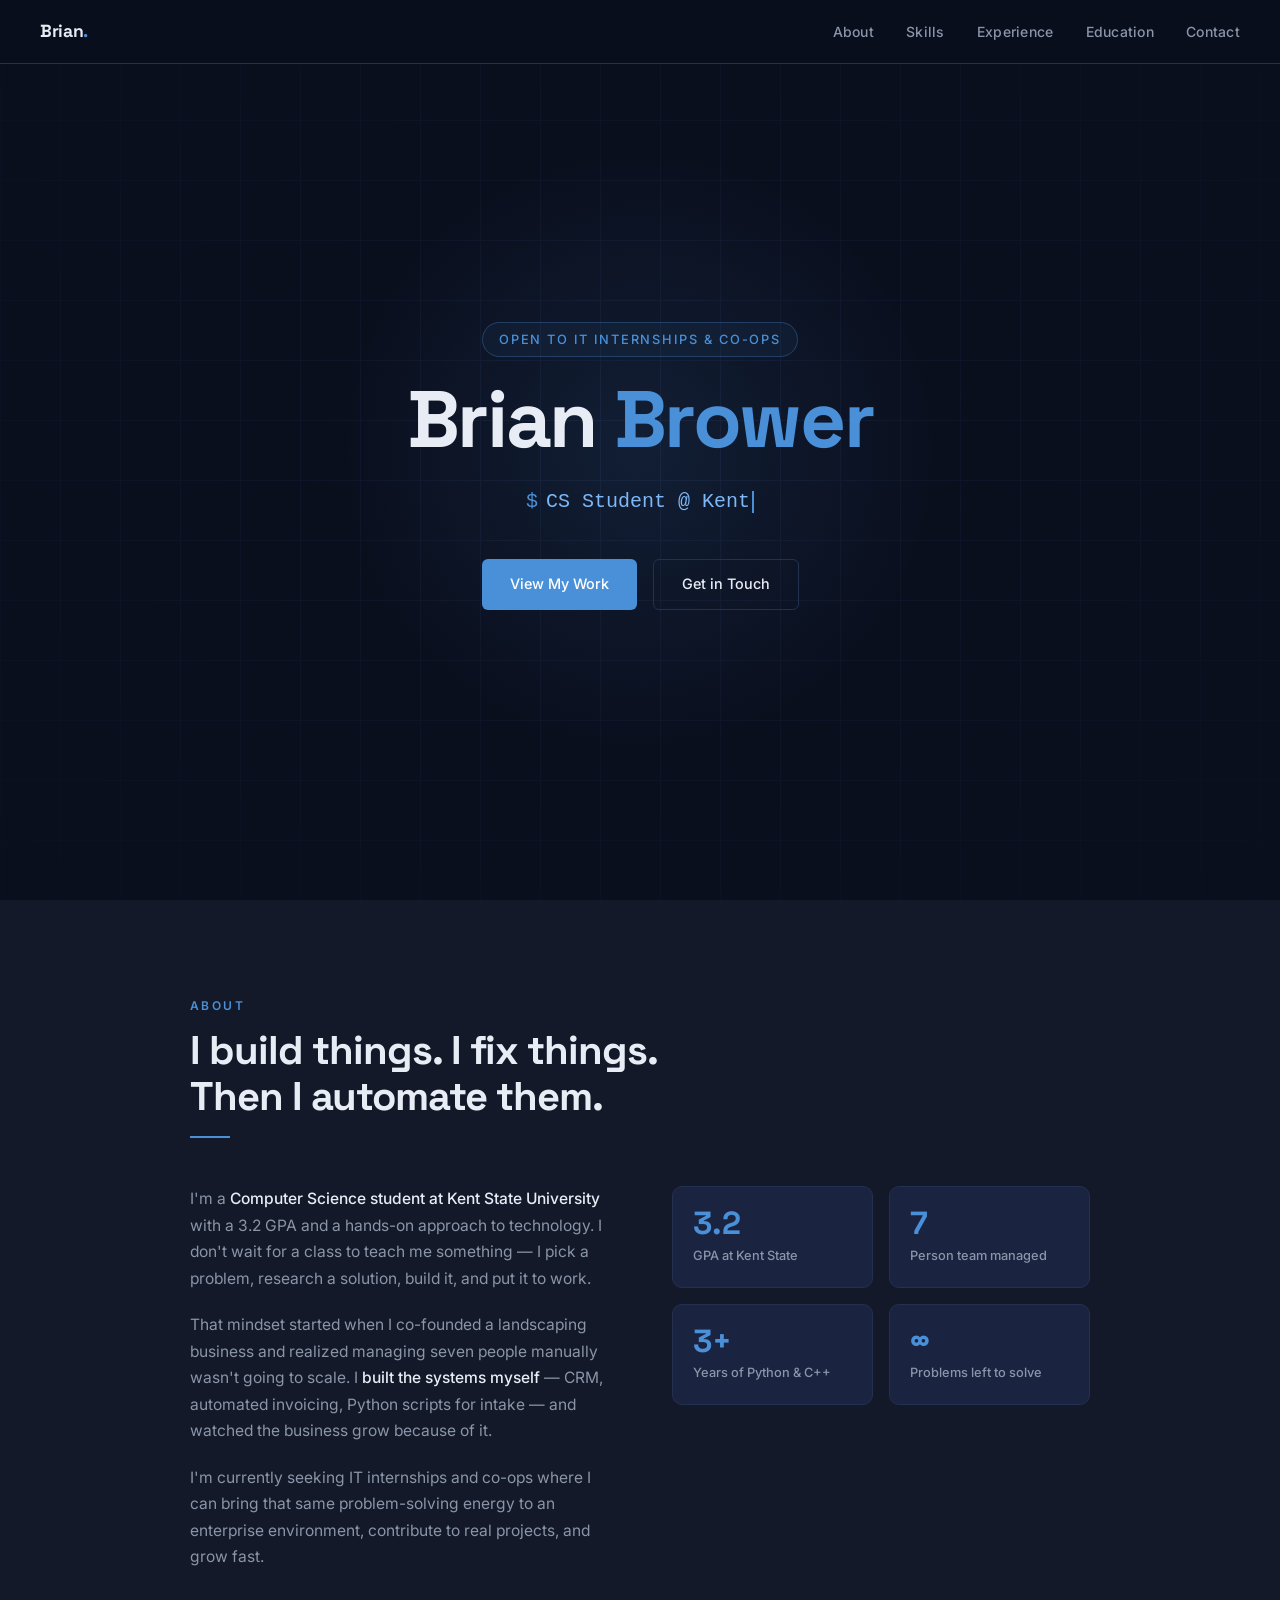
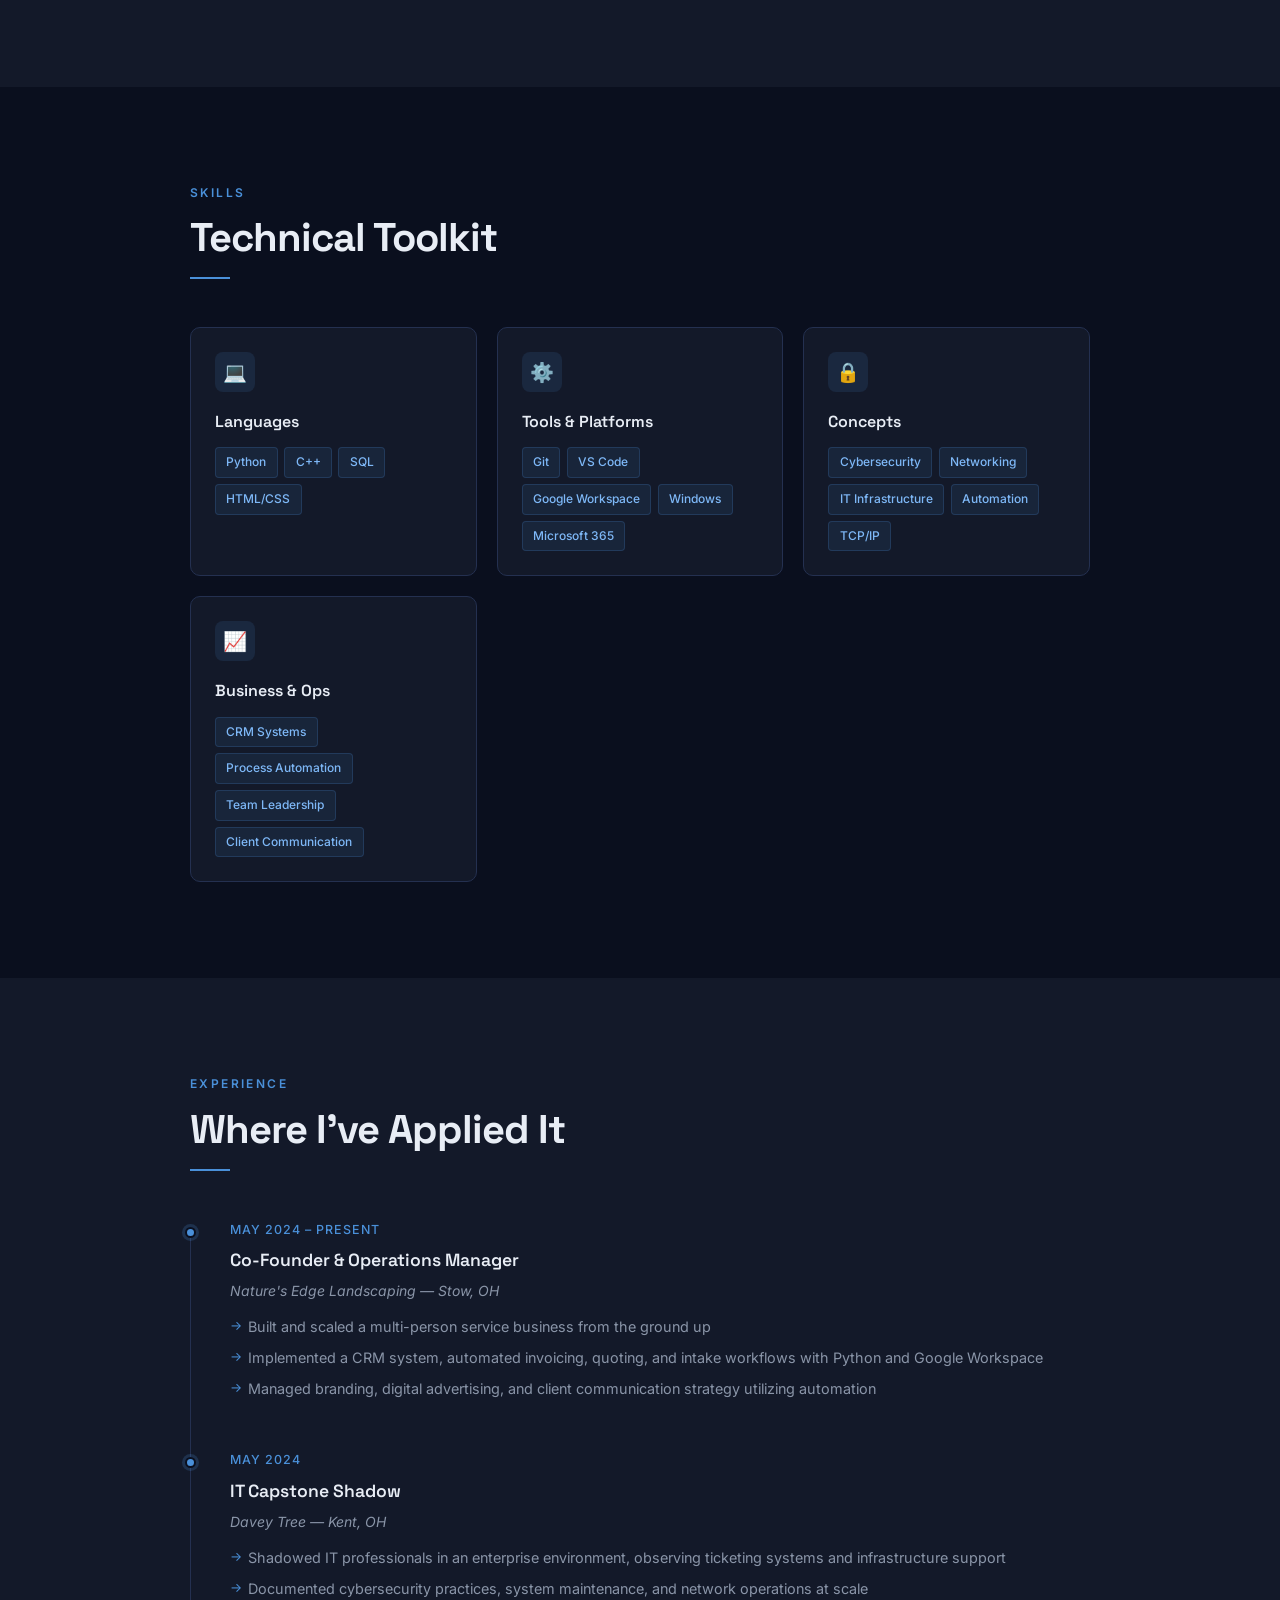
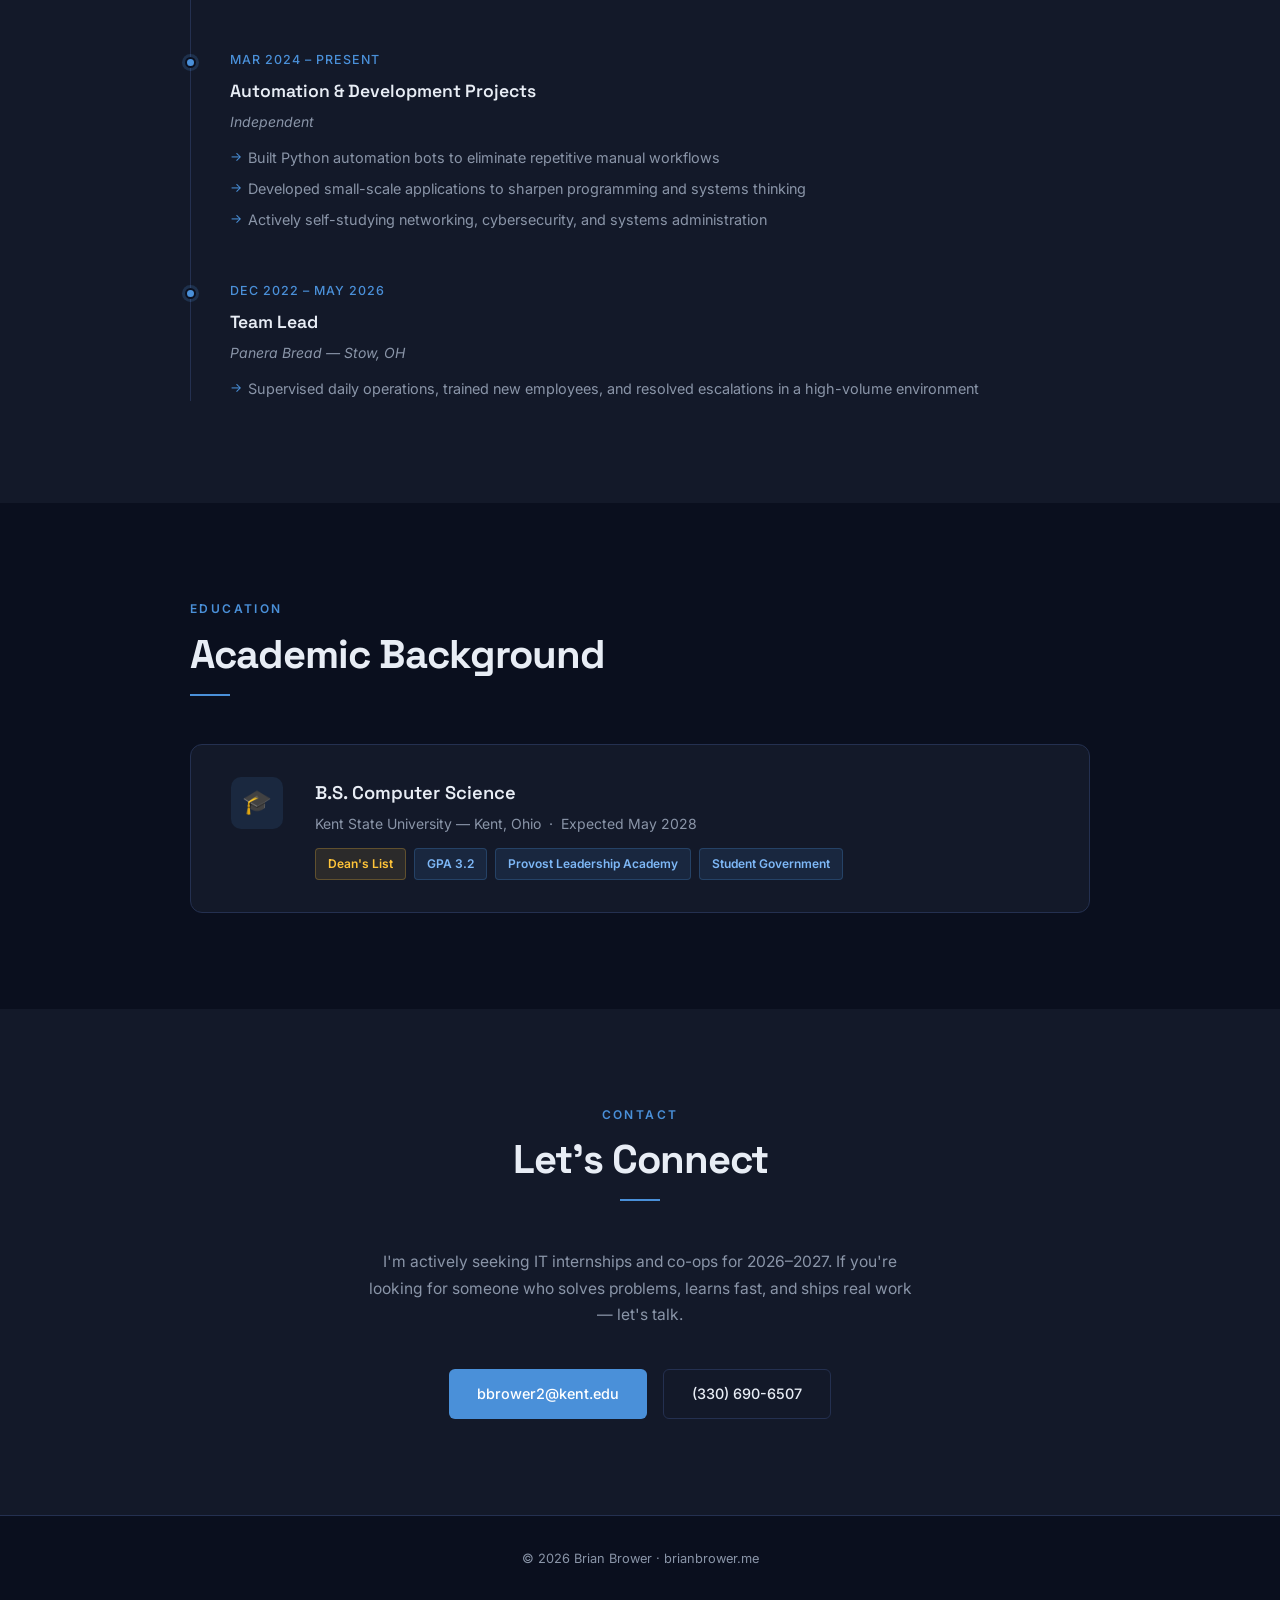
==== index.html @ 6331f76e "Update index.html" ====
<!DOCTYPE html>
<html lang="en">
<head>
  <meta charset="UTF-8" />
  <meta name="viewport" content="width=device-width, initial-scale=1.0" />
  <title>Brian Brower — IT Portfolio</title>
  <link rel="preconnect" href="https://fonts.googleapis.com" />
  <link rel="preconnect" href="https://fonts.gstatic.com" crossorigin />
  <link href="https://fonts.googleapis.com/css2?family=Space+Grotesk:wght@300;400;500;600;700&family=Inter:wght@300;400;500;600&display=swap" rel="stylesheet" />
  <style>
    *, *::before, *::after { box-sizing: border-box; margin: 0; padding: 0; }

    :root {
      --bg:        #0A0F1E;
      --surface:   #131929;
      --card:      #1A2340;
      --accent:    #4A90D9;
      --accent-hi: #7EB8F7;
      --text:      #E8EDF5;
      --muted:     #8A95A8;
      --border:    #243050;
      --font-display: 'Space Grotesk', sans-serif;
      --font-body:    'Inter', sans-serif;
    }

    html { scroll-behavior: smooth; }

    body {
      background: var(--bg);
      color: var(--text);
      font-family: var(--font-body);
      font-size: 16px;
      line-height: 1.7;
      -webkit-font-smoothing: antialiased;
    }

    /* ── Nav ───────────────────────────────────────────── */
    nav {
      position: fixed; top: 0; left: 0; right: 0; z-index: 100;
      display: flex; align-items: center; justify-content: space-between;
      padding: 0 2.5rem;
      height: 64px;
      background: rgba(10, 15, 30, 0.85);
      backdrop-filter: blur(12px);
      border-bottom: 1px solid var(--border);
    }

    .nav-logo {
      font-family: var(--font-display);
      font-weight: 700;
      font-size: 1.1rem;
      color: var(--text);
      text-decoration: none;
      letter-spacing: -0.02em;
    }

    .nav-logo span { color: var(--accent); }

    .nav-links {
      display: flex; gap: 2rem; list-style: none;
    }

    .nav-links a {
      color: var(--muted);
      text-decoration: none;
      font-size: 0.875rem;
      font-weight: 500;
      letter-spacing: 0.02em;
      transition: color 0.2s;
    }

    .nav-links a:hover { color: var(--text); }

    /* ── Hero ──────────────────────────────────────────── */
    #hero {
      min-height: 100vh;
      display: flex; align-items: center; justify-content: center;
      padding: 6rem 2rem 4rem;
      position: relative;
      overflow: hidden;
    }

    .hero-grid {
      position: absolute; inset: 0;
      background-image:
        linear-gradient(var(--border) 1px, transparent 1px),
        linear-gradient(90deg, var(--border) 1px, transparent 1px);
      background-size: 60px 60px;
      opacity: 0.3;
      mask-image: radial-gradient(ellipse 80% 80% at 50% 50%, black, transparent);
    }

    .hero-glow {
      position: absolute;
      width: 600px; height: 600px;
      background: radial-gradient(circle, rgba(74,144,217,0.12) 0%, transparent 70%);
      top: 50%; left: 50%;
      transform: translate(-50%, -50%);
      pointer-events: none;
    }

    .hero-content {
      position: relative; z-index: 1;
      text-align: center;
      max-width: 720px;
    }

    .hero-eyebrow {
      display: inline-block;
      font-family: var(--font-body);
      font-size: 0.8rem;
      font-weight: 500;
      letter-spacing: 0.15em;
      text-transform: uppercase;
      color: var(--accent);
      margin-bottom: 1.25rem;
      padding: 0.35rem 1rem;
      border: 1px solid rgba(74,144,217,0.3);
      border-radius: 2rem;
      background: rgba(74,144,217,0.06);
    }

    h1 {
      font-family: var(--font-display);
      font-size: clamp(2.8rem, 7vw, 5rem);
      font-weight: 700;
      letter-spacing: -0.03em;
      line-height: 1.05;
      color: var(--text);
      margin-bottom: 1.5rem;
    }

    h1 .accent { color: var(--accent); }

    .hero-terminal {
      font-family: 'Courier New', monospace;
      font-size: clamp(1rem, 2.5vw, 1.25rem);
      color: var(--muted);
      margin-bottom: 2.5rem;
      min-height: 2rem;
    }

    .hero-terminal .prompt { color: var(--accent); margin-right: 0.5rem; }
    .hero-terminal .typed  { color: var(--accent-hi); }
    .cursor {
      display: inline-block;
      width: 2px; height: 1.1em;
      background: var(--accent);
      vertical-align: middle;
      margin-left: 2px;
      animation: blink 1s step-end infinite;
    }

    @keyframes blink { 0%,100%{opacity:1} 50%{opacity:0} }

    .hero-actions {
      display: flex; gap: 1rem; justify-content: center; flex-wrap: wrap;
    }

    .btn {
      display: inline-flex; align-items: center; gap: 0.5rem;
      padding: 0.75rem 1.75rem;
      border-radius: 6px;
      font-family: var(--font-body);
      font-size: 0.9rem;
      font-weight: 500;
      text-decoration: none;
      transition: all 0.2s;
      cursor: pointer; border: none;
    }

    .btn-primary {
      background: var(--accent);
      color: #fff;
    }
    .btn-primary:hover { background: var(--accent-hi); transform: translateY(-1px); }

    .btn-secondary {
      background: transparent;
      color: var(--text);
      border: 1px solid var(--border);
    }
    .btn-secondary:hover { border-color: var(--accent); color: var(--accent); transform: translateY(-1px); }

    /* ── Sections ──────────────────────────────────────── */
    section { padding: 6rem 2rem; }

    .container { max-width: 900px; margin: 0 auto; }

    .section-label {
      font-size: 0.75rem;
      font-weight: 600;
      letter-spacing: 0.2em;
      text-transform: uppercase;
      color: var(--accent);
      margin-bottom: 0.75rem;
    }

    h2 {
      font-family: var(--font-display);
      font-size: clamp(1.8rem, 4vw, 2.5rem);
      font-weight: 700;
      letter-spacing: -0.025em;
      color: var(--text);
      margin-bottom: 1rem;
      line-height: 1.15;
    }

    .section-divider {
      width: 40px; height: 2px;
      background: var(--accent);
      margin-bottom: 3rem;
    }

    /* ── About ─────────────────────────────────────────── */
    #about { background: var(--surface); }

    .about-grid {
      display: grid;
      grid-template-columns: 1fr 1fr;
      gap: 4rem;
      align-items: start;
    }

    .about-text p {
      color: var(--muted);
      margin-bottom: 1.25rem;
      font-size: 0.975rem;
    }

    .about-text p strong { color: var(--text); font-weight: 500; }

    .about-stats {
      display: grid;
      grid-template-columns: 1fr 1fr;
      gap: 1rem;
    }

    .stat-card {
      background: var(--card);
      border: 1px solid var(--border);
      border-radius: 10px;
      padding: 1.25rem;
    }

    .stat-num {
      font-family: var(--font-display);
      font-size: 2rem;
      font-weight: 700;
      color: var(--accent);
      line-height: 1;
      margin-bottom: 0.35rem;
    }

    .stat-label {
      font-size: 0.8rem;
      color: var(--muted);
      font-weight: 500;
    }

    /* ── Skills ────────────────────────────────────────── */
    .skills-grid {
      display: grid;
      grid-template-columns: repeat(auto-fit, minmax(260px, 1fr));
      gap: 1.25rem;
    }

    .skill-card {
      background: var(--surface);
      border: 1px solid var(--border);
      border-radius: 10px;
      padding: 1.5rem;
      transition: border-color 0.2s, transform 0.2s;
    }

    .skill-card:hover {
      border-color: var(--accent);
      transform: translateY(-3px);
    }

    .skill-icon {
      width: 40px; height: 40px;
      background: rgba(74,144,217,0.12);
      border-radius: 8px;
      display: flex; align-items: center; justify-content: center;
      margin-bottom: 1rem;
      font-size: 1.2rem;
    }

    .skill-card h3 {
      font-family: var(--font-display);
      font-size: 1rem;
      font-weight: 600;
      color: var(--text);
      margin-bottom: 0.75rem;
    }

    .skill-tags {
      display: flex; flex-wrap: wrap; gap: 0.4rem;
    }

    .tag {
      font-size: 0.75rem;
      font-weight: 500;
      padding: 0.25rem 0.65rem;
      border-radius: 4px;
      background: rgba(74,144,217,0.1);
      color: var(--accent-hi);
      border: 1px solid rgba(74,144,217,0.2);
    }

    /* ── Experience ────────────────────────────────────── */
    #experience { background: var(--surface); }

    .timeline { position: relative; }

    .timeline::before {
      content: '';
      position: absolute;
      left: 0; top: 8px; bottom: 0;
      width: 1px;
      background: var(--border);
    }

    .timeline-item {
      position: relative;
      padding-left: 2.5rem;
      margin-bottom: 3rem;
    }

    .timeline-item:last-child { margin-bottom: 0; }

    .timeline-dot {
      position: absolute;
      left: -5px; top: 8px;
      width: 11px; height: 11px;
      border-radius: 50%;
      background: var(--accent);
      border: 2px solid var(--bg);
      box-shadow: 0 0 0 3px rgba(74,144,217,0.2);
    }

    .timeline-date {
      font-size: 0.78rem;
      font-weight: 500;
      letter-spacing: 0.08em;
      color: var(--accent);
      text-transform: uppercase;
      margin-bottom: 0.4rem;
    }

    .timeline-item h3 {
      font-family: var(--font-display);
      font-size: 1.1rem;
      font-weight: 600;
      color: var(--text);
      margin-bottom: 0.2rem;
    }

    .timeline-org {
      font-size: 0.875rem;
      color: var(--muted);
      margin-bottom: 0.75rem;
      font-style: italic;
    }

    .timeline-item ul {
      list-style: none;
      padding: 0;
    }

    .timeline-item ul li {
      font-size: 0.9rem;
      color: var(--muted);
      padding-left: 1.1rem;
      position: relative;
      margin-bottom: 0.4rem;
    }

    .timeline-item ul li::before {
      content: '→';
      position: absolute; left: 0;
      color: var(--accent);
      font-size: 0.8rem;
    }

    /* ── Education ─────────────────────────────────────── */
    .edu-card {
      background: var(--surface);
      border: 1px solid var(--border);
      border-radius: 12px;
      padding: 2rem 2.5rem;
      display: flex;
      align-items: flex-start;
      gap: 2rem;
    }

    .edu-icon {
      width: 52px; height: 52px; flex-shrink: 0;
      background: rgba(74,144,217,0.12);
      border-radius: 10px;
      display: flex; align-items: center; justify-content: center;
      font-size: 1.5rem;
    }

    .edu-info h3 {
      font-family: var(--font-display);
      font-size: 1.15rem;
      font-weight: 600;
      color: var(--text);
      margin-bottom: 0.25rem;
    }

    .edu-sub {
      font-size: 0.875rem;
      color: var(--muted);
      margin-bottom: 0.75rem;
    }

    .edu-badges {
      display: flex; gap: 0.5rem; flex-wrap: wrap;
    }

    .badge {
      font-size: 0.75rem;
      font-weight: 600;
      padding: 0.3rem 0.75rem;
      border-radius: 4px;
      background: rgba(74,144,217,0.12);
      color: var(--accent-hi);
      border: 1px solid rgba(74,144,217,0.25);
    }

    .badge.gold {
      background: rgba(255,196,57,0.1);
      color: #ffc439;
      border-color: rgba(255,196,57,0.25);
    }

    /* ── Contact ───────────────────────────────────────── */
    #contact { background: var(--surface); text-align: center; }

    #contact .container { max-width: 560px; }

    #contact p {
      color: var(--muted);
      margin-bottom: 2.5rem;
      font-size: 0.975rem;
    }

    .contact-links {
      display: flex; gap: 1rem; justify-content: center; flex-wrap: wrap;
    }

    /* ── Footer ────────────────────────────────────────── */
    footer {
      text-align: center;
      padding: 2rem;
      border-top: 1px solid var(--border);
      font-size: 0.8rem;
      color: var(--muted);
    }

    /* ── Scroll reveal ─────────────────────────────────── */
    .reveal {
      opacity: 0;
      transform: translateY(24px);
      transition: opacity 0.6s ease, transform 0.6s ease;
    }
    .reveal.visible {
      opacity: 1;
      transform: translateY(0);
    }

    /* ── Mobile ────────────────────────────────────────── */
    @media (max-width: 700px) {
      nav { padding: 0 1.25rem; }
      .nav-links { gap: 1.25rem; }
      .nav-links a { font-size: 0.8rem; }
      .about-grid { grid-template-columns: 1fr; gap: 2rem; }
      .edu-card { flex-direction: column; gap: 1rem; padding: 1.5rem; }
      section { padding: 4rem 1.25rem; }
    }

    @media (prefers-reduced-motion: reduce) {
      .reveal { opacity: 1; transform: none; transition: none; }
      .cursor { animation: none; }
    }
  </style>
</head>
<body>

  <!-- ── Nav ── -->
  <nav>
    <a href="#hero" class="nav-logo">Brian<span>.</span></a>
    <ul class="nav-links">
      <li><a href="#about">About</a></li>
      <li><a href="#skills">Skills</a></li>
      <li><a href="#experience">Experience</a></li>
      <li><a href="#education">Education</a></li>
      <li><a href="#contact">Contact</a></li>
    </ul>
  </nav>

  <!-- ── Hero ── -->
  <section id="hero">
    <div class="hero-grid"></div>
    <div class="hero-glow"></div>
    <div class="hero-content">
      <div class="hero-eyebrow">Open to IT Internships &amp; Co-ops</div>
      <h1>Brian <span class="accent">Brower</span></h1>
      <div class="hero-terminal">
        <span class="prompt">$</span><span class="typed" id="typed"></span><span class="cursor"></span>
      </div>
      <div class="hero-actions">
        <a href="#experience" class="btn btn-primary">View My Work</a>
        <a href="mailto:bbrower2@kent.edu" class="btn btn-secondary">Get in Touch</a>
      </div>
    </div>
  </section>

  <!-- ── About ── -->
  <section id="about">
    <div class="container">
      <div class="section-label reveal">About</div>
      <h2 class="reveal">I build things. I fix things.<br>Then I automate them.</h2>
      <div class="section-divider reveal"></div>
      <div class="about-grid">
        <div class="about-text reveal">
          <p>I'm a <strong>Computer Science student at Kent State University</strong> with a 3.2 GPA and a hands-on approach to technology. I don't wait for a class to teach me something — I pick a problem, research a solution, build it, and put it to work.</p>
          <p>That mindset started when I co-founded a landscaping business and realized managing seven people manually wasn't going to scale. I <strong>built the systems myself</strong> — CRM, automated invoicing, Python scripts for intake — and watched the business grow because of it.</p>
          <p>I'm currently seeking IT internships and co-ops where I can bring that same problem-solving energy to an enterprise environment, contribute to real projects, and grow fast.</p>
        </div>
        <div class="about-stats reveal">
          <div class="stat-card">
            <div class="stat-num">3.2</div>
            <div class="stat-label">GPA at Kent State</div>
          </div>
          <div class="stat-card">
            <div class="stat-num">7</div>
            <div class="stat-label">Person team managed</div>
          </div>
          <div class="stat-card">
            <div class="stat-num">3+</div>
            <div class="stat-label">Years of Python & C++</div>
          </div>
          <div class="stat-card">
            <div class="stat-num">∞</div>
            <div class="stat-label">Problems left to solve</div>
          </div>
        </div>
      </div>
    </div>
  </section>

  <!-- ── Skills ── -->
  <section id="skills">
    <div class="container">
      <div class="section-label reveal">Skills</div>
      <h2 class="reveal">Technical Toolkit</h2>
      <div class="section-divider reveal"></div>
      <div class="skills-grid">
        <div class="skill-card reveal">
          <div class="skill-icon">💻</div>
          <h3>Languages</h3>
          <div class="skill-tags">
            <span class="tag">Python</span>
            <span class="tag">C++</span>
            <span class="tag">SQL</span>
            <span class="tag">HTML/CSS</span>
          </div>
        </div>
        <div class="skill-card reveal">
          <div class="skill-icon">⚙️</div>
          <h3>Tools & Platforms</h3>
          <div class="skill-tags">
            <span class="tag">Git</span>
            <span class="tag">VS Code</span>
            <span class="tag">Google Workspace</span>
            <span class="tag">Windows</span>
            <span class="tag">Microsoft 365</span>
          </div>
        </div>
        <div class="skill-card reveal">
          <div class="skill-icon">🔒</div>
          <h3>Concepts</h3>
          <div class="skill-tags">
            <span class="tag">Cybersecurity</span>
            <span class="tag">Networking</span>
            <span class="tag">IT Infrastructure</span>
            <span class="tag">Automation</span>
            <span class="tag">TCP/IP</span>
          </div>
        </div>
        <div class="skill-card reveal">
          <div class="skill-icon">📈</div>
          <h3>Business & Ops</h3>
          <div class="skill-tags">
            <span class="tag">CRM Systems</span>
            <span class="tag">Process Automation</span>
            <span class="tag">Team Leadership</span>
            <span class="tag">Client Communication</span>
          </div>
        </div>
      </div>
    </div>
  </section>

  <!-- ── Experience ── -->
  <section id="experience">
    <div class="container">
      <div class="section-label reveal">Experience</div>
      <h2 class="reveal">Where I've Applied It</h2>
      <div class="section-divider reveal"></div>
      <div class="timeline">

        <div class="timeline-item reveal">
          <div class="timeline-dot"></div>
          <div class="timeline-date">May 2024 – Present</div>
          <h3>Co-Founder & Operations Manager</h3>
          <div class="timeline-org">Nature's Edge Landscaping — Stow, OH</div>
          <ul>
            <li>Built and scaled a multi-person service business from the ground up</li>
            <li>Implemented a CRM system, automated invoicing, quoting, and intake workflows with Python and Google Workspace</li>
            <li>Managed branding, digital advertising, and client communication strategy utilizing automation</li>
          </ul>
        </div>

        <div class="timeline-item reveal">
          <div class="timeline-dot"></div>
          <div class="timeline-date">May 2024</div>
          <h3>IT Capstone Shadow</h3>
          <div class="timeline-org">Davey Tree — Kent, OH</div>
          <ul>
            <li>Shadowed IT professionals in an enterprise environment, observing ticketing systems and infrastructure support</li>
            <li>Documented cybersecurity practices, system maintenance, and network operations at scale</li>
          </ul>
        </div>

        <div class="timeline-item reveal">
          <div class="timeline-dot"></div>
          <div class="timeline-date">Mar 2024 – Present</div>
          <h3>Automation & Development Projects</h3>
          <div class="timeline-org">Independent</div>
          <ul>
            <li>Built Python automation bots to eliminate repetitive manual workflows</li>
            <li>Developed small-scale applications to sharpen programming and systems thinking</li>
            <li>Actively self-studying networking, cybersecurity, and systems administration</li>
          </ul>
        </div>

        <div class="timeline-item reveal">
          <div class="timeline-dot"></div>
          <div class="timeline-date">Dec 2022 – May 2026</div>
          <h3>Team Lead</h3>
          <div class="timeline-org">Panera Bread — Stow, OH</div>
          <ul>
            <li>Supervised daily operations, trained new employees, and resolved escalations in a high-volume environment</li>
          </ul>
        </div>

      </div>
    </div>
  </section>

  <!-- ── Education ── -->
  <section id="education">
    <div class="container">
      <div class="section-label reveal">Education</div>
      <h2 class="reveal">Academic Background</h2>
      <div class="section-divider reveal"></div>
      <div class="edu-card reveal">
        <div class="edu-icon">🎓</div>
        <div class="edu-info">
          <h3>B.S. Computer Science</h3>
          <div class="edu-sub">Kent State University — Kent, Ohio &nbsp;·&nbsp; Expected May 2028</div>
          <div class="edu-badges">
            <span class="badge gold">Dean's List</span>
            <span class="badge">GPA 3.2</span>
            <span class="badge">Provost Leadership Academy</span>
            <span class="badge">Student Government</span>
          </div>
        </div>
      </div>
    </div>
  </section>

  <!-- ── Contact ── -->
  <section id="contact">
    <div class="container">
      <div class="section-label reveal">Contact</div>
      <h2 class="reveal">Let's Connect</h2>
      <div class="section-divider reveal" style="margin-left:auto;margin-right:auto;"></div>
      <p class="reveal">I'm actively seeking IT internships and co-ops for 2026–2027. If you're looking for someone who solves problems, learns fast, and ships real work — let's talk.</p>
      <div class="contact-links reveal">
        <a href="mailto:bbrower2@kent.edu" class="btn btn-primary">bbrower2@kent.edu</a>
        <a href="tel:3306906507" class="btn btn-secondary">(330) 690-6507</a>
      </div>
    </div>
  </section>

  <footer>
    <p>© 2026 Brian Brower · brianbrower.me</p>
  </footer>

  <script>
    // ── Typewriter ──────────────────────────────────────
    const phrases = [
      'CS Student @ Kent State',
      'IT Problem Solver',
      'Automation Builder',
      'Intern Candidate — Spring 2027',
    ];
    let pi = 0, ci = 0, deleting = false;
    const el = document.getElementById('typed');

    function type() {
      const phrase = phrases[pi];
      if (!deleting) {
        el.textContent = phrase.slice(0, ++ci);
        if (ci === phrase.length) {
          deleting = true;
          setTimeout(type, 2000);
          return;
        }
      } else {
        el.textContent = phrase.slice(0, --ci);
        if (ci === 0) {
          deleting = false;
          pi = (pi + 1) % phrases.length;
        }
      }
      setTimeout(type, deleting ? 45 : 80);
    }
    setTimeout(type, 800);

    // ── Scroll reveal ───────────────────────────────────
    const observer = new IntersectionObserver((entries) => {
      entries.forEach(e => { if (e.isIntersecting) e.target.classList.add('visible'); });
    }, { threshold: 0.12 });

    document.querySelectorAll('.reveal').forEach(el => observer.observe(el));
  </script>
</body>
</html>
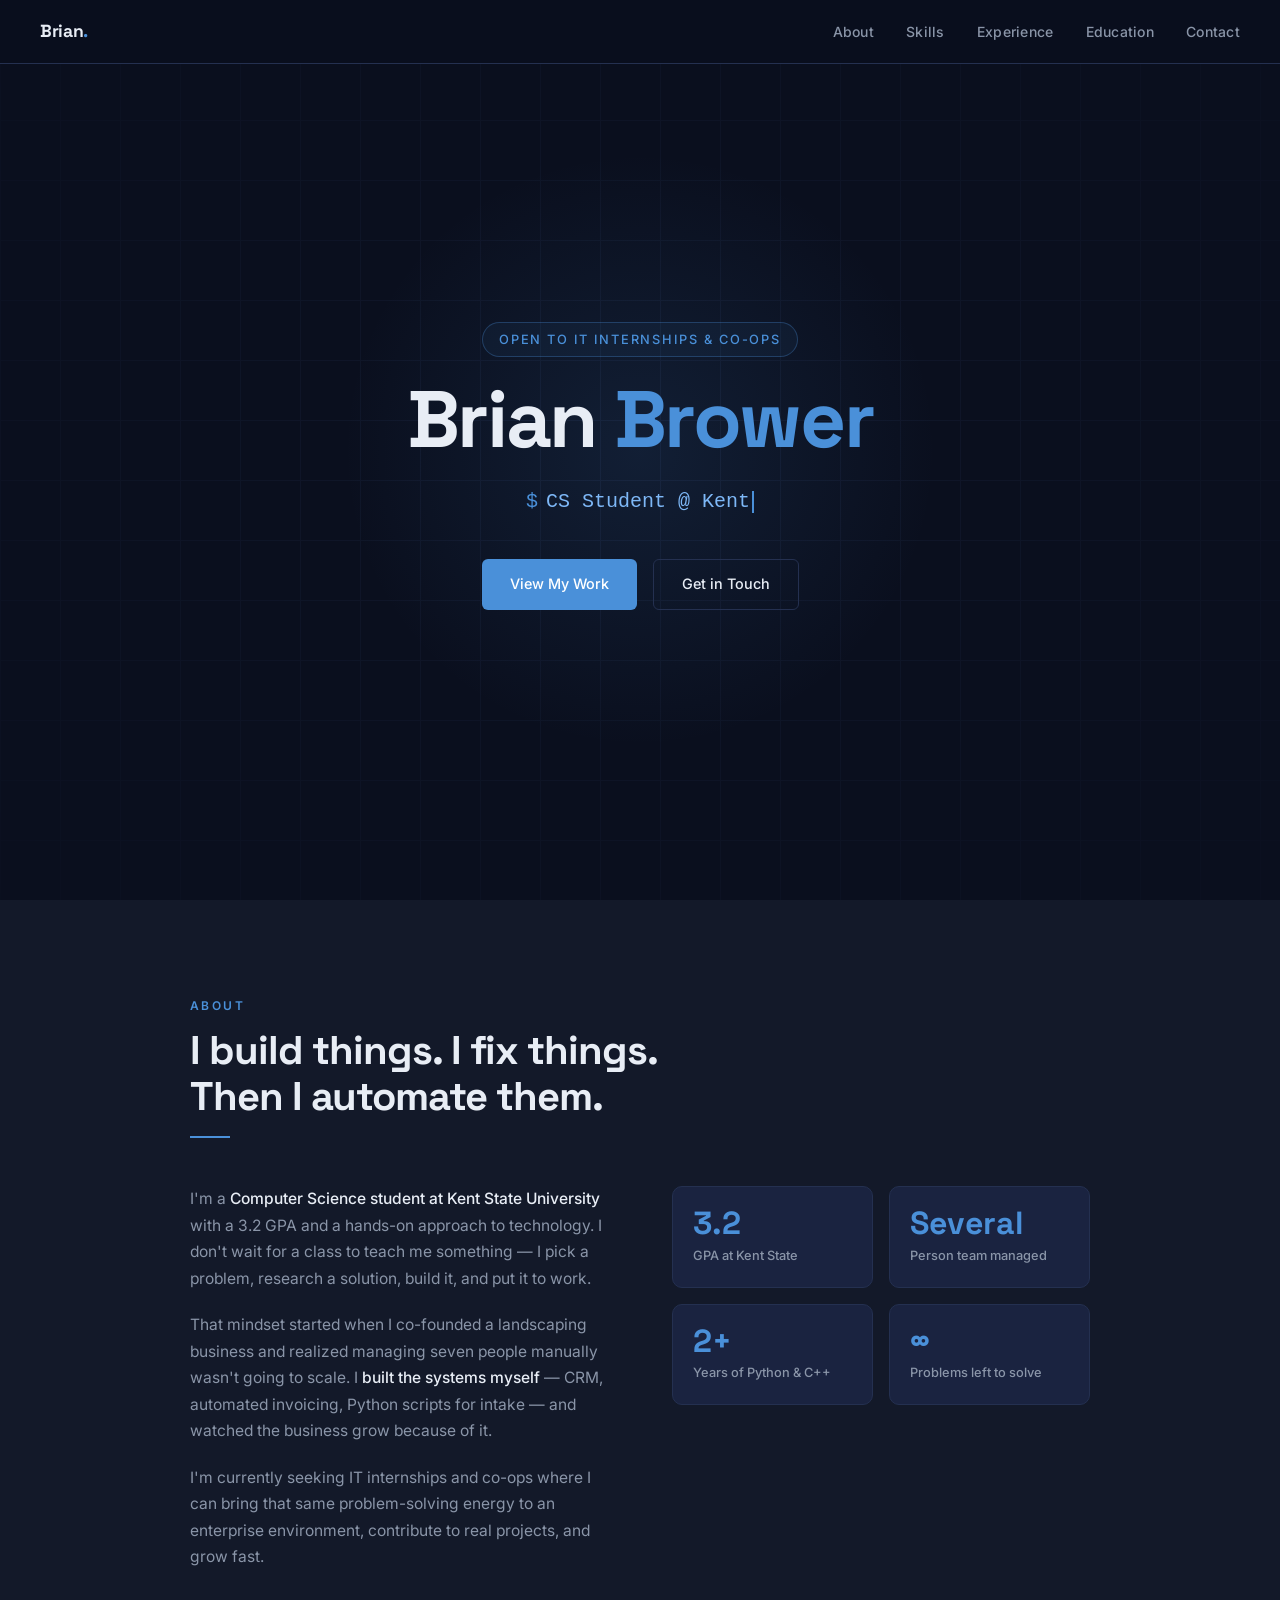
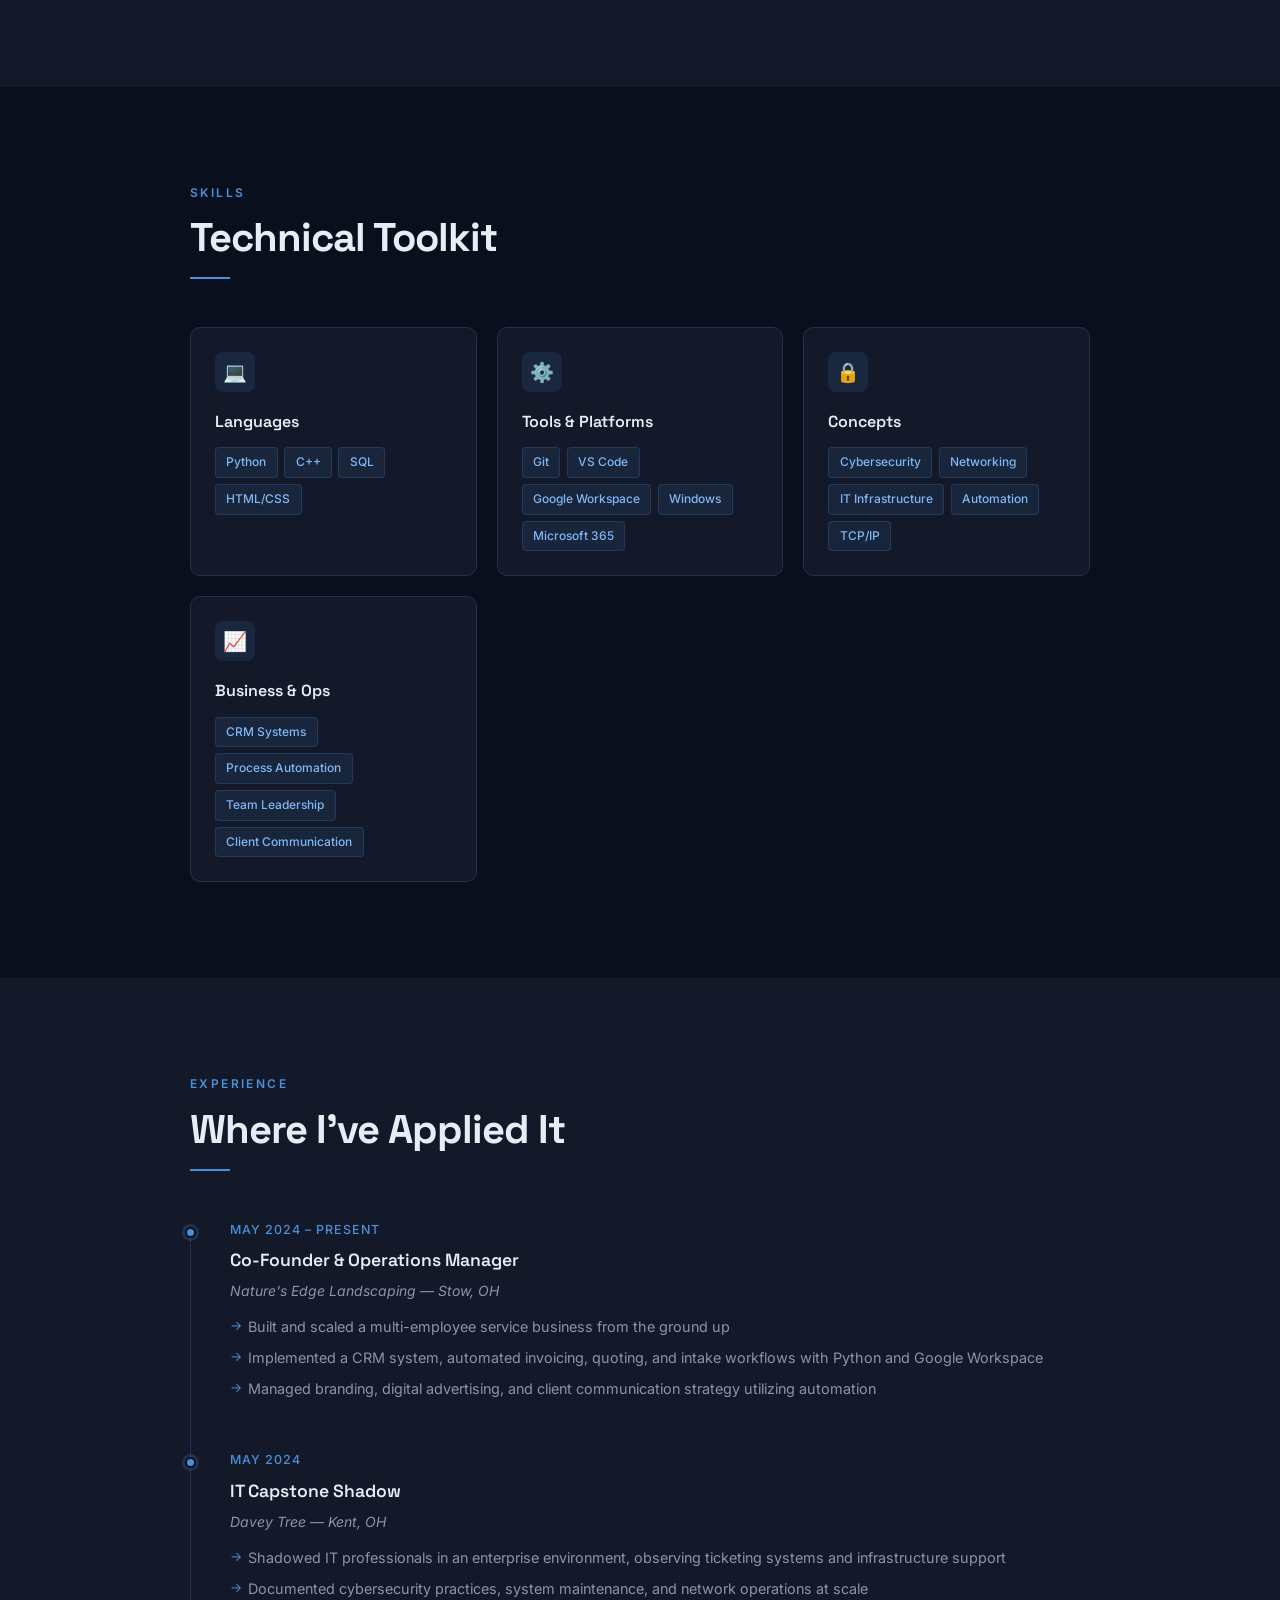
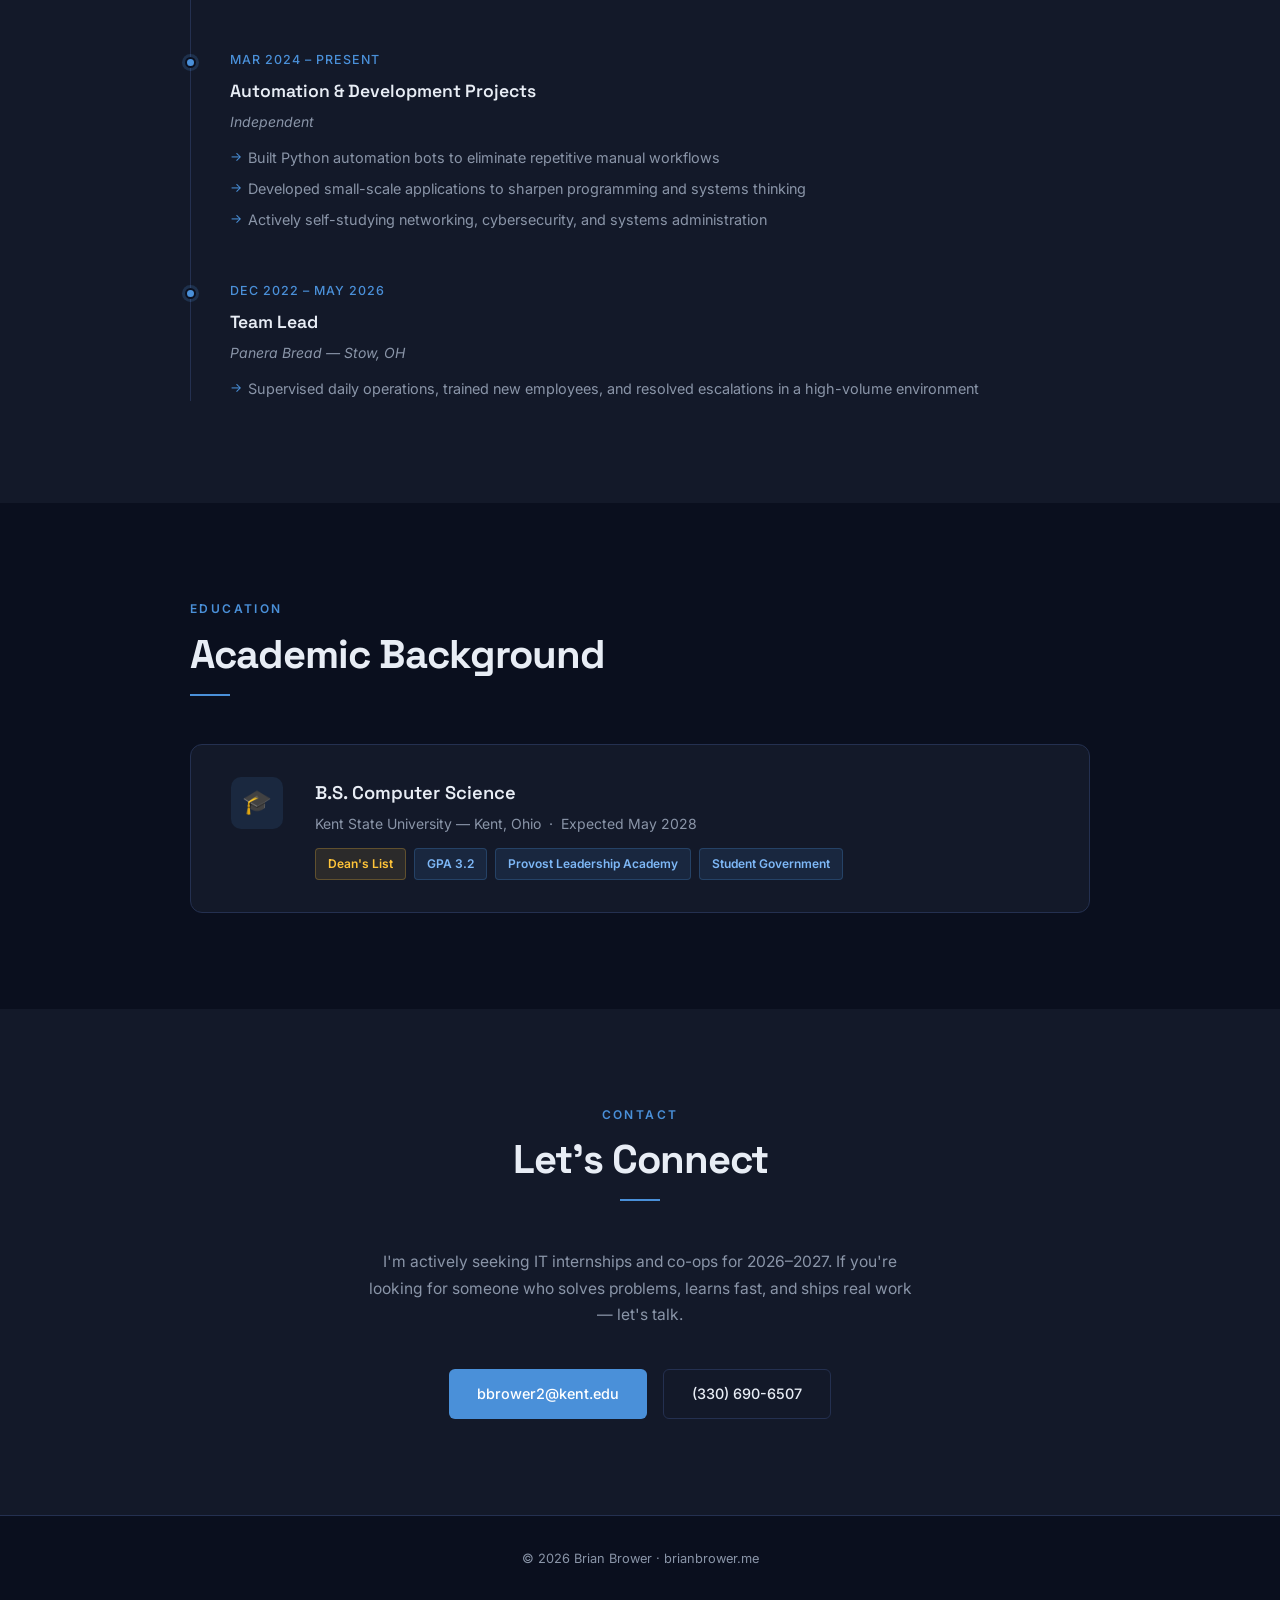
==== commit 1d0ef4b5: "Update index.html" ====
--- a/index.html
+++ b/index.html
@@ -537,11 +537,11 @@
             <div class="stat-label">GPA at Kent State</div>
           </div>
           <div class="stat-card">
-            <div class="stat-num">7</div>
+            <div class="stat-num">Several</div>
             <div class="stat-label">Person team managed</div>
           </div>
           <div class="stat-card">
-            <div class="stat-num">3+</div>
+            <div class="stat-num">2+</div>
             <div class="stat-label">Years of Python & C++</div>
           </div>
           <div class="stat-card">
@@ -620,7 +620,7 @@
           <h3>Co-Founder & Operations Manager</h3>
           <div class="timeline-org">Nature's Edge Landscaping — Stow, OH</div>
           <ul>
-            <li>Built and scaled a multi-person service business from the ground up</li>
+            <li>Built and scaled a multi-employee service business from the ground up</li>
             <li>Implemented a CRM system, automated invoicing, quoting, and intake workflows with Python and Google Workspace</li>
             <li>Managed branding, digital advertising, and client communication strategy utilizing automation</li>
           </ul>
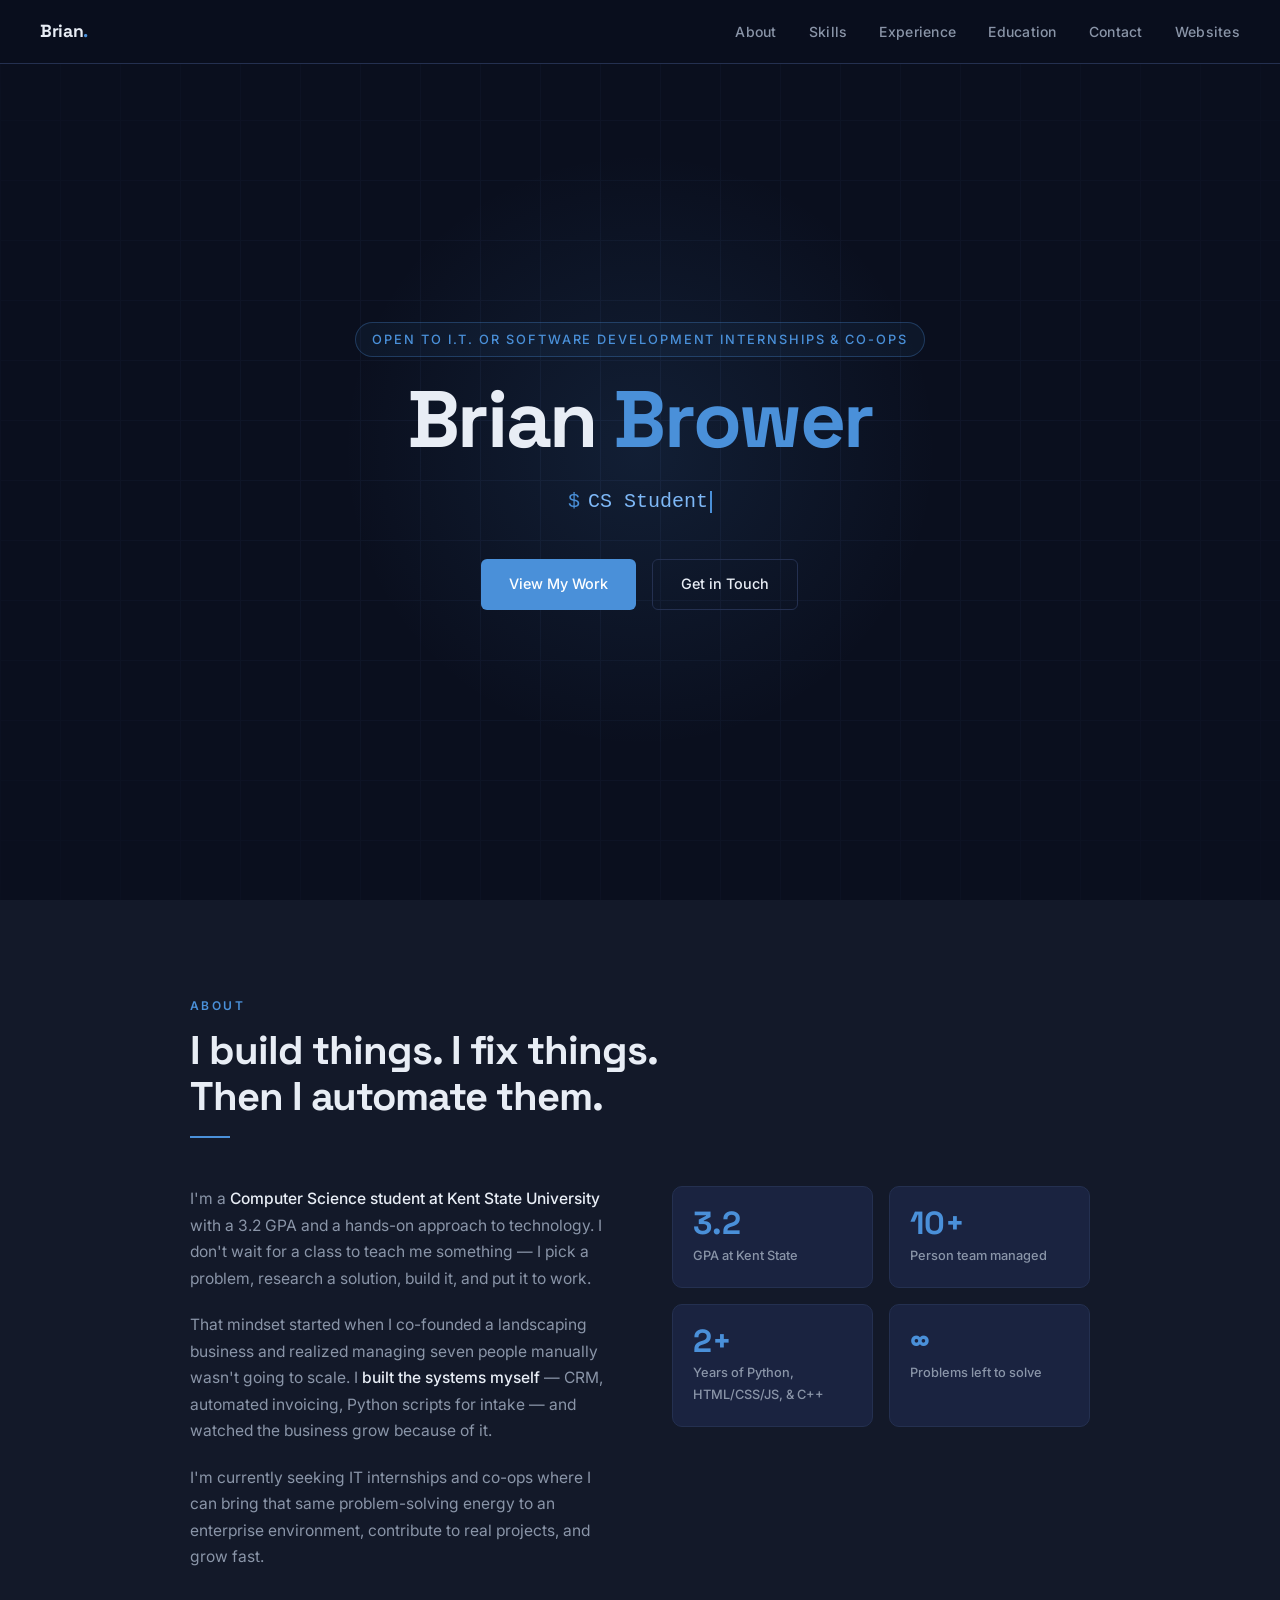
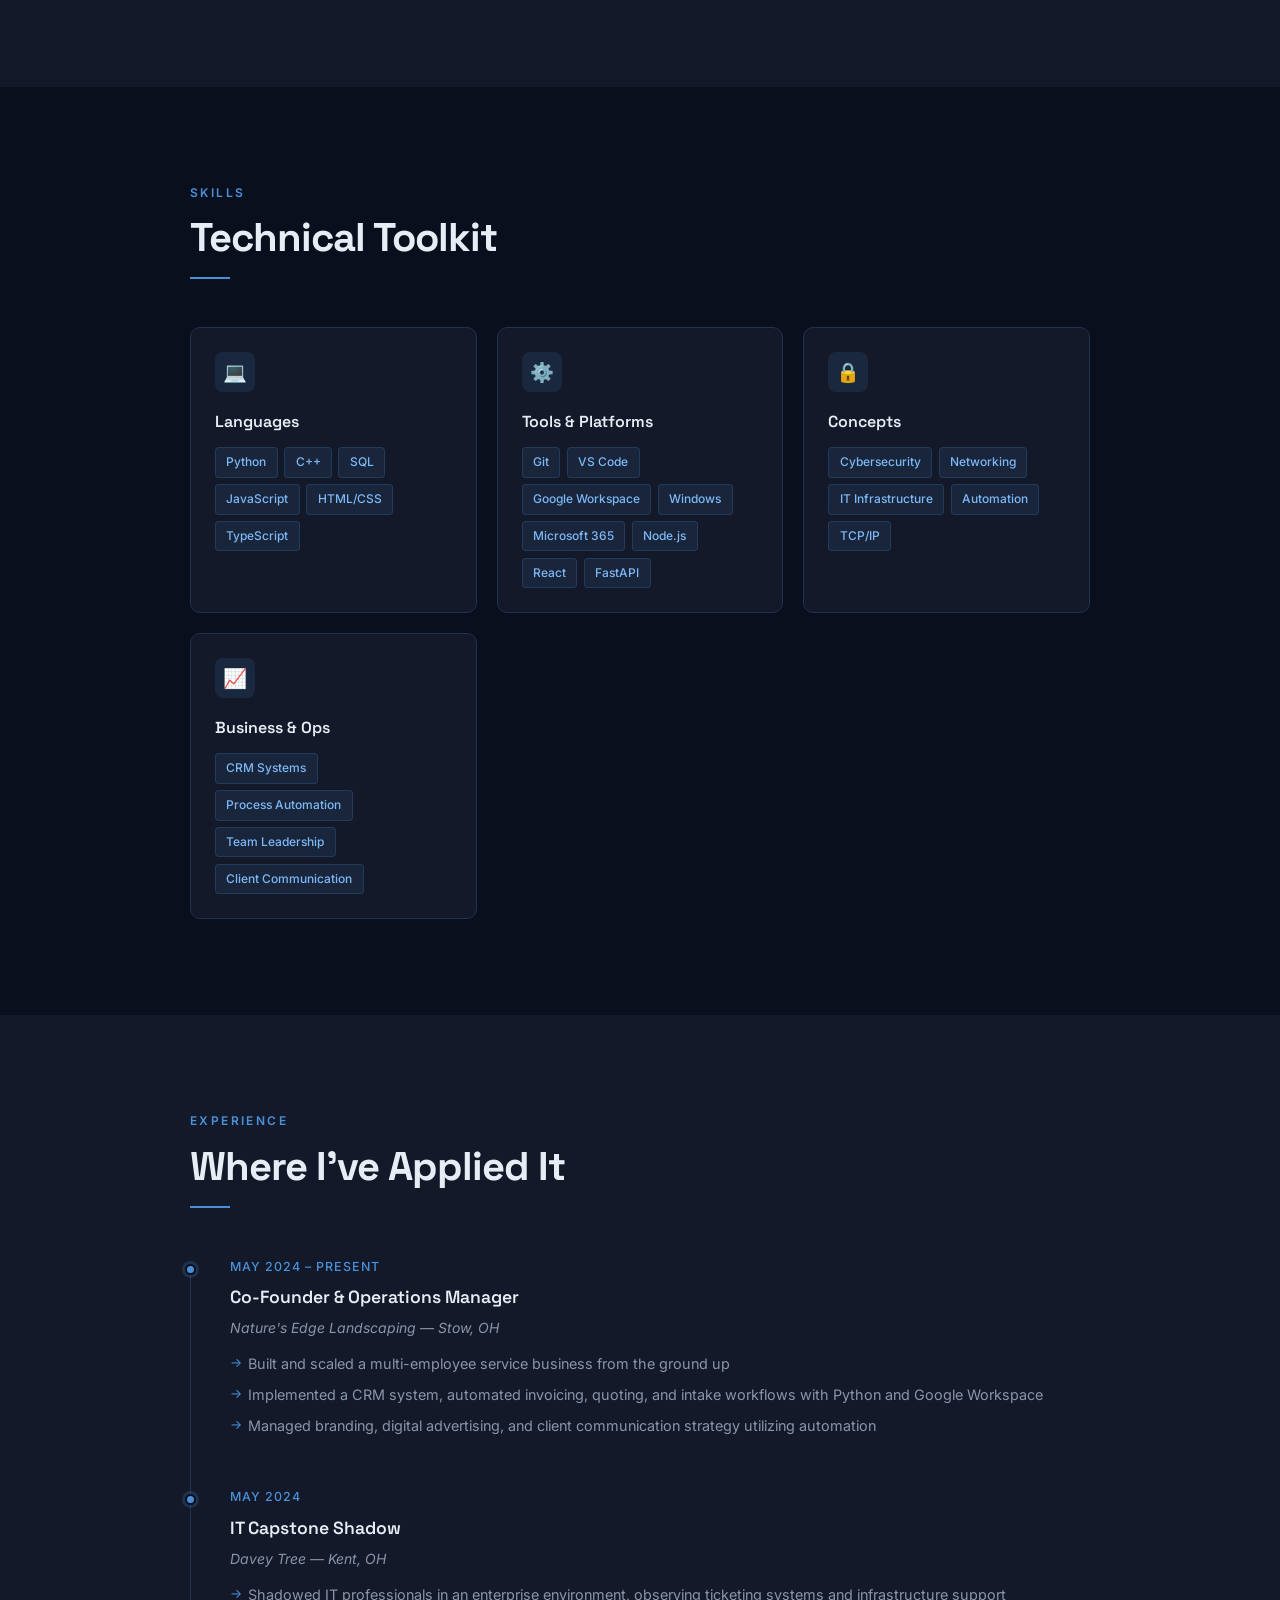
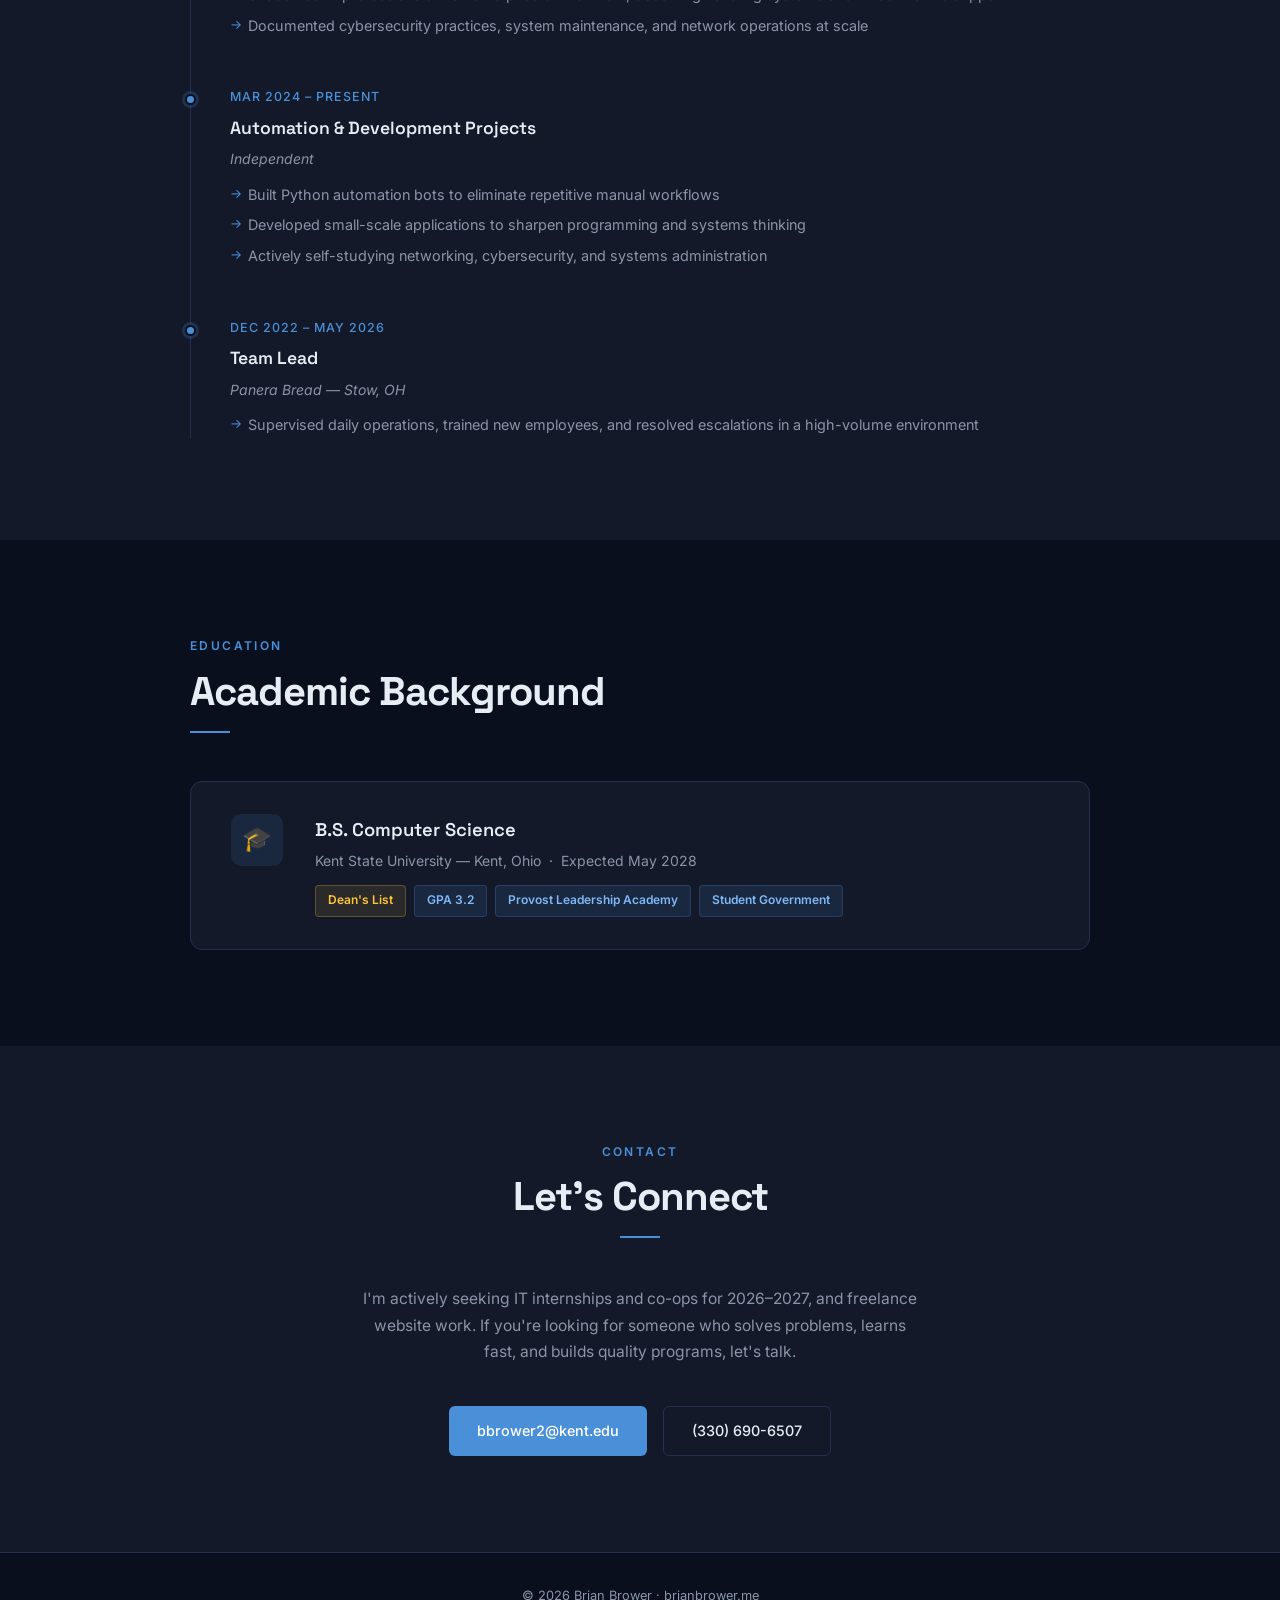
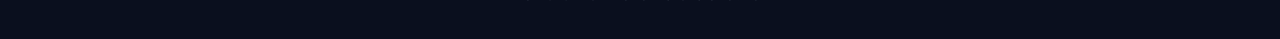
==== commit 93596b35: "Update landing page nav and websites styling" ====
--- a/index.html
+++ b/index.html
@@ -3,7 +3,7 @@
 <head>
   <meta charset="UTF-8" />
   <meta name="viewport" content="width=device-width, initial-scale=1.0" />
-  <title>Brian Brower — IT Portfolio</title>
+  <title>Brian Brower</title>
   <link rel="preconnect" href="https://fonts.googleapis.com" />
   <link rel="preconnect" href="https://fonts.gstatic.com" crossorigin />
   <link href="https://fonts.googleapis.com/css2?family=Space+Grotesk:wght@300;400;500;600;700&family=Inter:wght@300;400;500;600&display=swap" rel="stylesheet" />
@@ -61,6 +61,7 @@
     }
 
     .nav-links a {
+      position: relative;
       color: var(--muted);
       text-decoration: none;
       font-size: 0.875rem;
@@ -69,7 +70,31 @@
       transition: color 0.2s;
     }
 
-    .nav-links a:hover { color: var(--text); }
+    .nav-links a::after {
+      content: "";
+      position: absolute;
+      left: 0; right: 0;
+      bottom: -0.6rem;
+      height: 2px;
+      background: var(--accent);
+      transform: scaleX(0);
+      transform-origin: center;
+      transition: transform 0.2s ease;
+      box-shadow: 0 0 16px rgba(74,144,217,0.7);
+    }
+
+    .nav-links a:hover,
+    .nav-links a:focus-visible { color: var(--text); }
+
+    .nav-links a.active {
+      color: var(--text);
+    }
+
+    .nav-links a.active::after,
+    .nav-links a:hover::after,
+    .nav-links a:focus-visible::after {
+      transform: scaleX(1);
+    }
 
     /* ── Hero ──────────────────────────────────────────── */
     #hero {
@@ -499,6 +524,7 @@
       <li><a href="#experience">Experience</a></li>
       <li><a href="#education">Education</a></li>
       <li><a href="#contact">Contact</a></li>
+      <li><a href="/websites/">Websites</a></li>
     </ul>
   </nav>
 
@@ -507,7 +533,7 @@
     <div class="hero-grid"></div>
     <div class="hero-glow"></div>
     <div class="hero-content">
-      <div class="hero-eyebrow">Open to IT Internships &amp; Co-ops</div>
+      <div class="hero-eyebrow">Open to I.T. or Software Development Internships &amp; Co-ops</div>
       <h1>Brian <span class="accent">Brower</span></h1>
       <div class="hero-terminal">
         <span class="prompt">$</span><span class="typed" id="typed"></span><span class="cursor"></span>
@@ -537,12 +563,12 @@
             <div class="stat-label">GPA at Kent State</div>
           </div>
           <div class="stat-card">
-            <div class="stat-num">Several</div>
+            <div class="stat-num">10+</div>
             <div class="stat-label">Person team managed</div>
           </div>
           <div class="stat-card">
             <div class="stat-num">2+</div>
-            <div class="stat-label">Years of Python & C++</div>
+            <div class="stat-label">Years of Python, HTML/CSS/JS, & C++</div>
           </div>
           <div class="stat-card">
             <div class="stat-num">∞</div>
@@ -567,7 +593,9 @@
             <span class="tag">Python</span>
             <span class="tag">C++</span>
             <span class="tag">SQL</span>
+            <span class="tag">JavaScript</span>
             <span class="tag">HTML/CSS</span>
+            <span class="tag">TypeScript</span>
           </div>
         </div>
         <div class="skill-card reveal">
@@ -579,6 +607,9 @@
             <span class="tag">Google Workspace</span>
             <span class="tag">Windows</span>
             <span class="tag">Microsoft 365</span>
+            <span class="tag">Node.js</span>
+            <span class="tag">React</span>
+            <span class="tag">FastAPI</span>
           </div>
         </div>
         <div class="skill-card reveal">
@@ -691,7 +722,7 @@
       <div class="section-label reveal">Contact</div>
       <h2 class="reveal">Let's Connect</h2>
       <div class="section-divider reveal" style="margin-left:auto;margin-right:auto;"></div>
-      <p class="reveal">I'm actively seeking IT internships and co-ops for 2026–2027. If you're looking for someone who solves problems, learns fast, and ships real work — let's talk.</p>
+      <p class="reveal">I'm actively seeking IT internships and co-ops for 2026–2027, and freelance website work. If you're looking for someone who solves problems, learns fast, and builds quality programs, let's talk.</p>
       <div class="contact-links reveal">
         <a href="mailto:bbrower2@kent.edu" class="btn btn-primary">bbrower2@kent.edu</a>
         <a href="tel:3306906507" class="btn btn-secondary">(330) 690-6507</a>
@@ -704,12 +735,52 @@
   </footer>
 
   <script>
+    // ── Active nav underline ───────────────────────────
+    const navLinks = Array.from(document.querySelectorAll('.nav-links a'));
+    const sections = Array.from(document.querySelectorAll('section[id]'));
+
+    function setActiveLink(sectionId) {
+      navLinks.forEach((link) => {
+        const linkHash = link.getAttribute('href');
+        const isActive = linkHash === `#${sectionId}`;
+        link.classList.toggle('active', isActive);
+      });
+    }
+
+    function updateActiveNav() {
+      const currentHash = window.location.hash;
+
+      if (currentHash) {
+        const hashId = currentHash.replace('#', '');
+        if (document.getElementById(hashId)) {
+          setActiveLink(hashId);
+          return;
+        }
+      }
+
+      const scrollPos = window.scrollY + 180;
+      let activeId = 'hero';
+
+      sections.forEach((section) => {
+        if (scrollPos >= section.offsetTop) {
+          activeId = section.id;
+        }
+      });
+
+      setActiveLink(activeId);
+    }
+
+    updateActiveNav();
+    window.addEventListener('scroll', updateActiveNav, { passive: true });
+    window.addEventListener('hashchange', updateActiveNav);
+
     // ── Typewriter ──────────────────────────────────────
     const phrases = [
-      'CS Student @ Kent State',
+      'CS Student',
+      'Web Developer',
       'IT Problem Solver',
       'Automation Builder',
-      'Intern Candidate — Spring 2027',
+      'Intern Candidate',
     ];
     let pi = 0, ci = 0, deleting = false;
     const el = document.getElementById('typed');
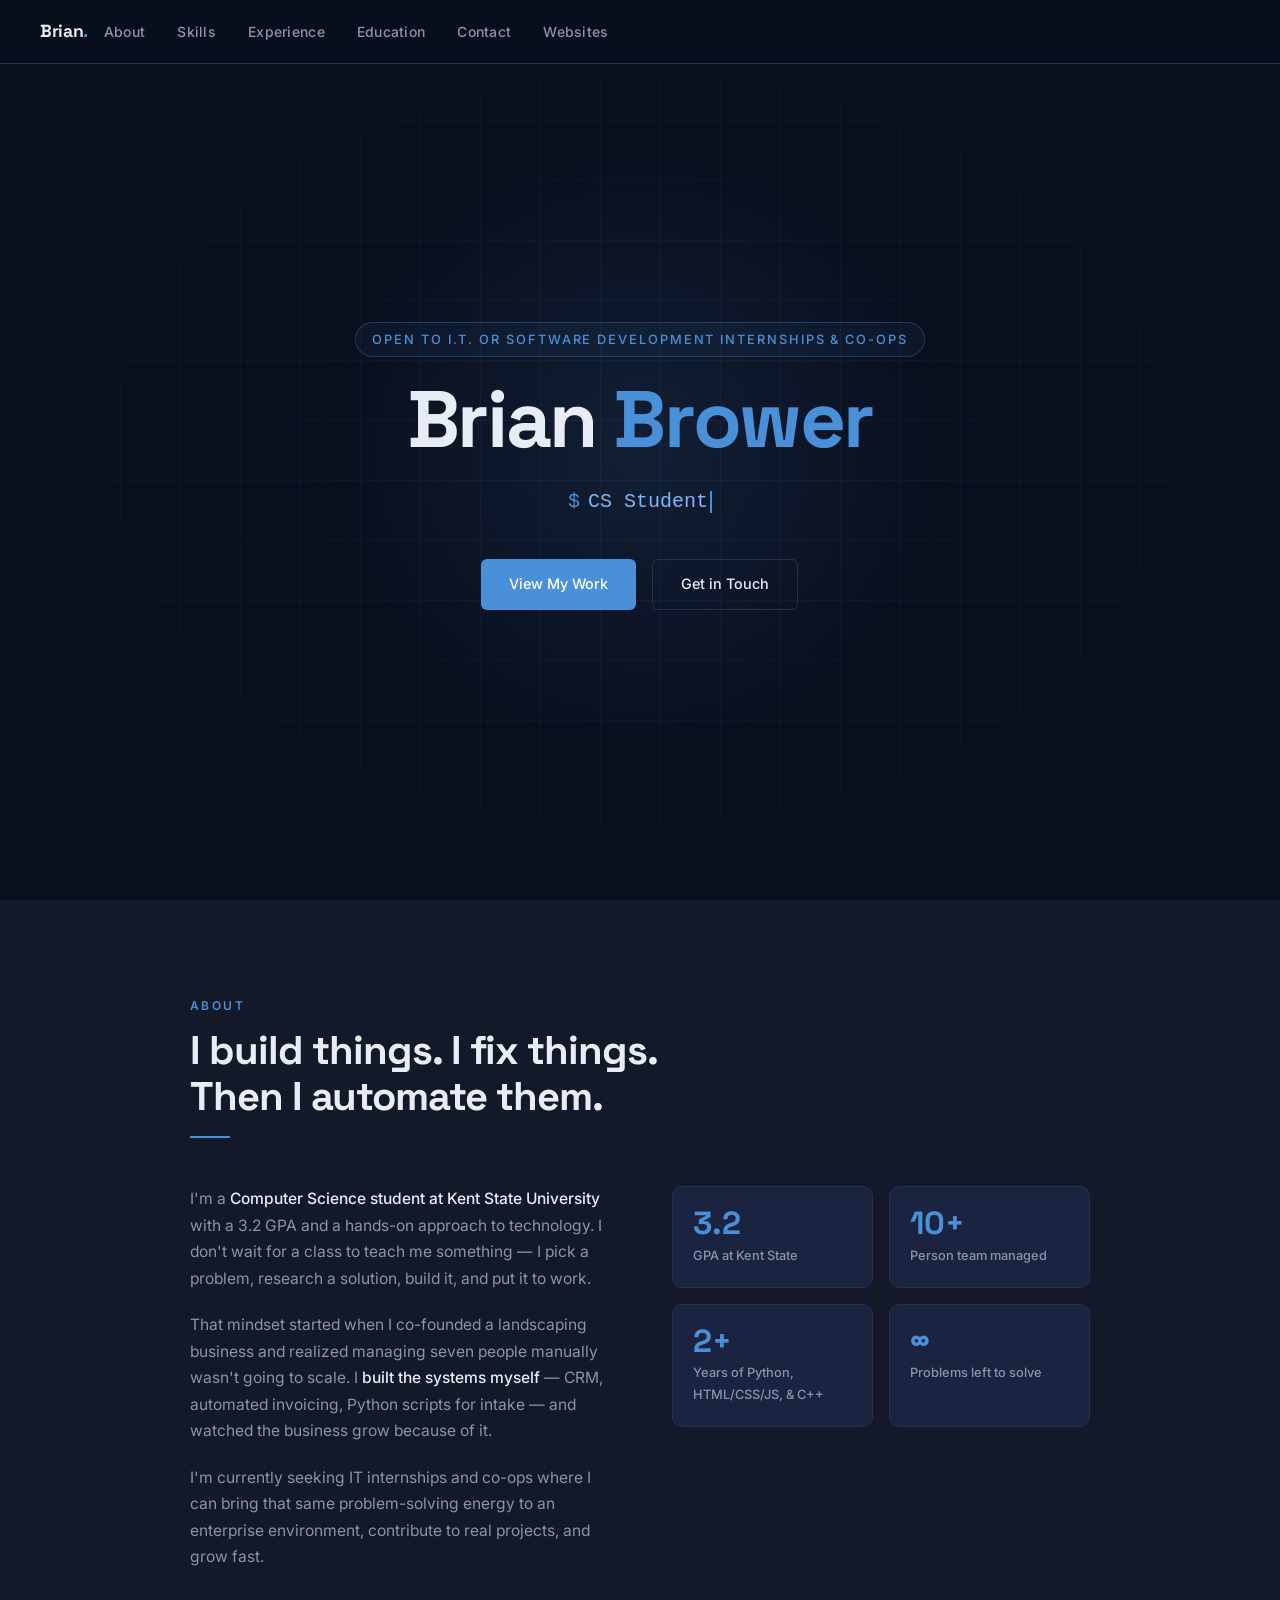
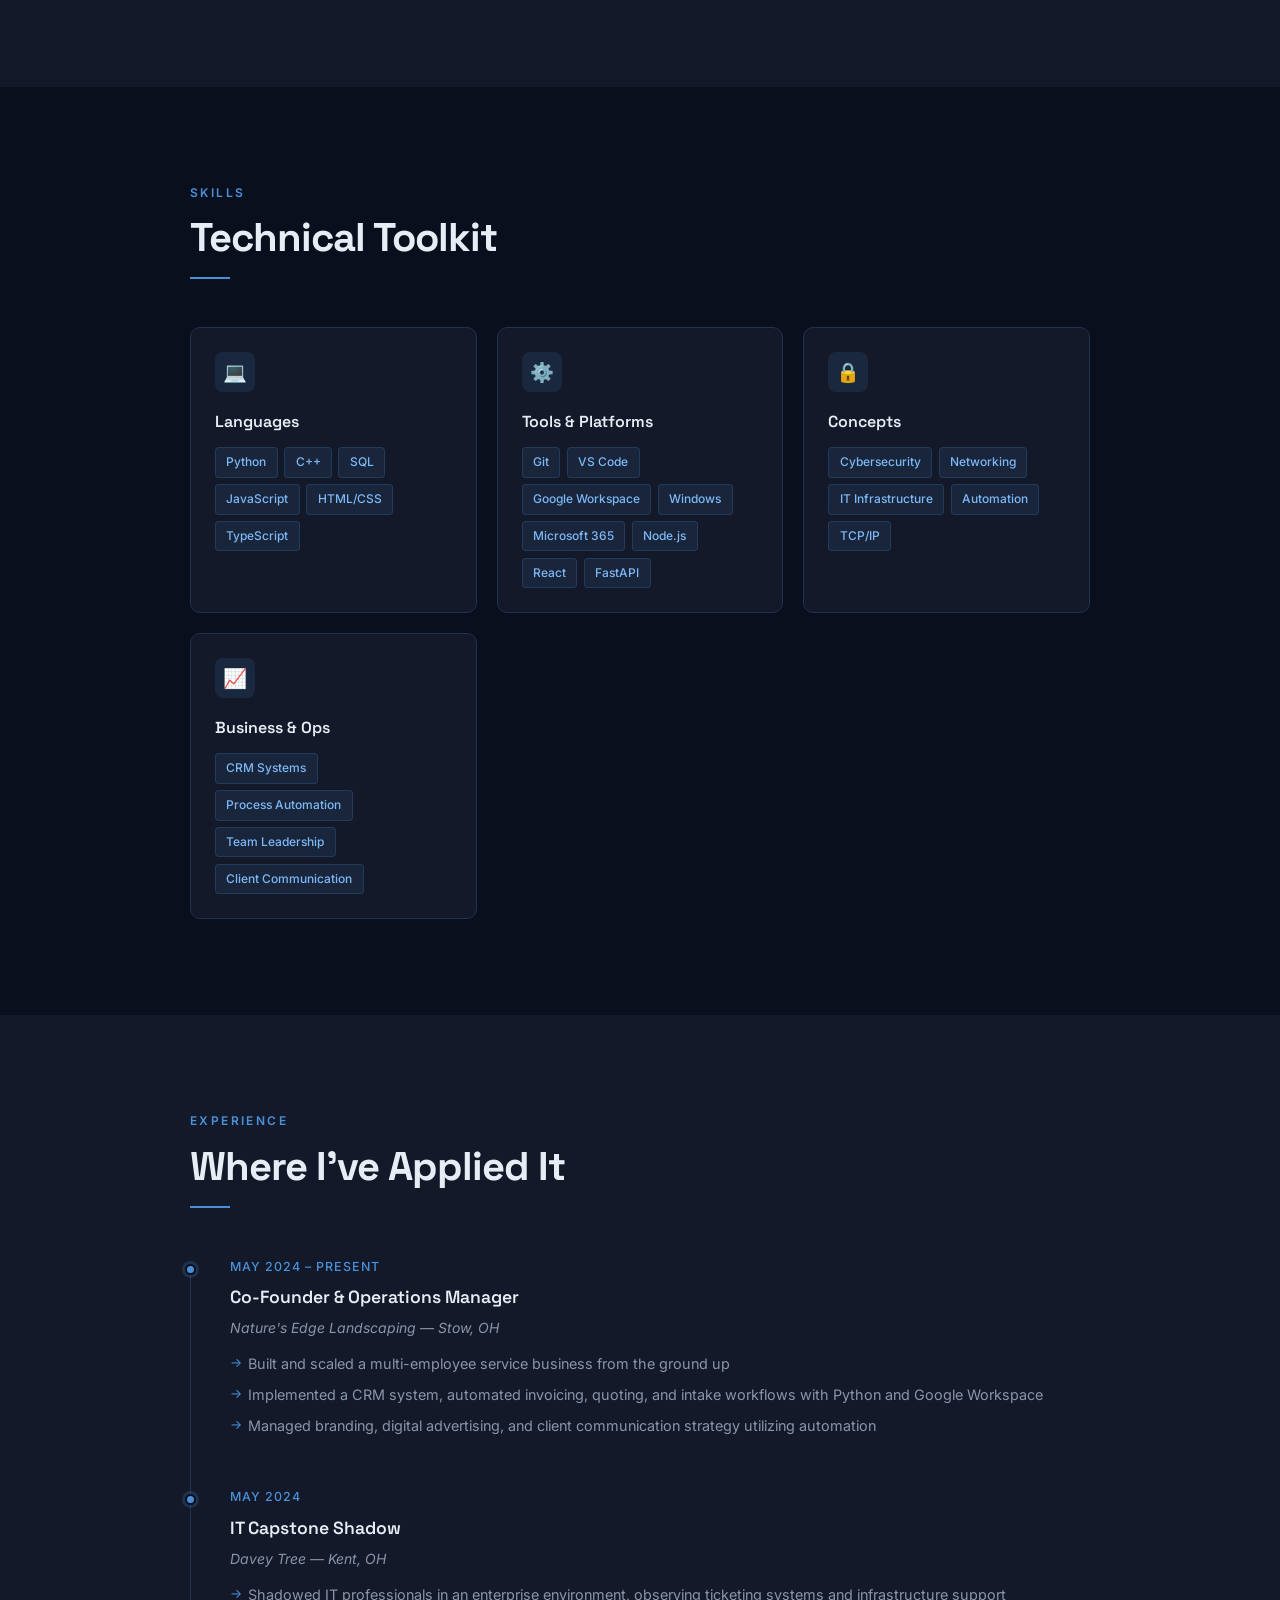
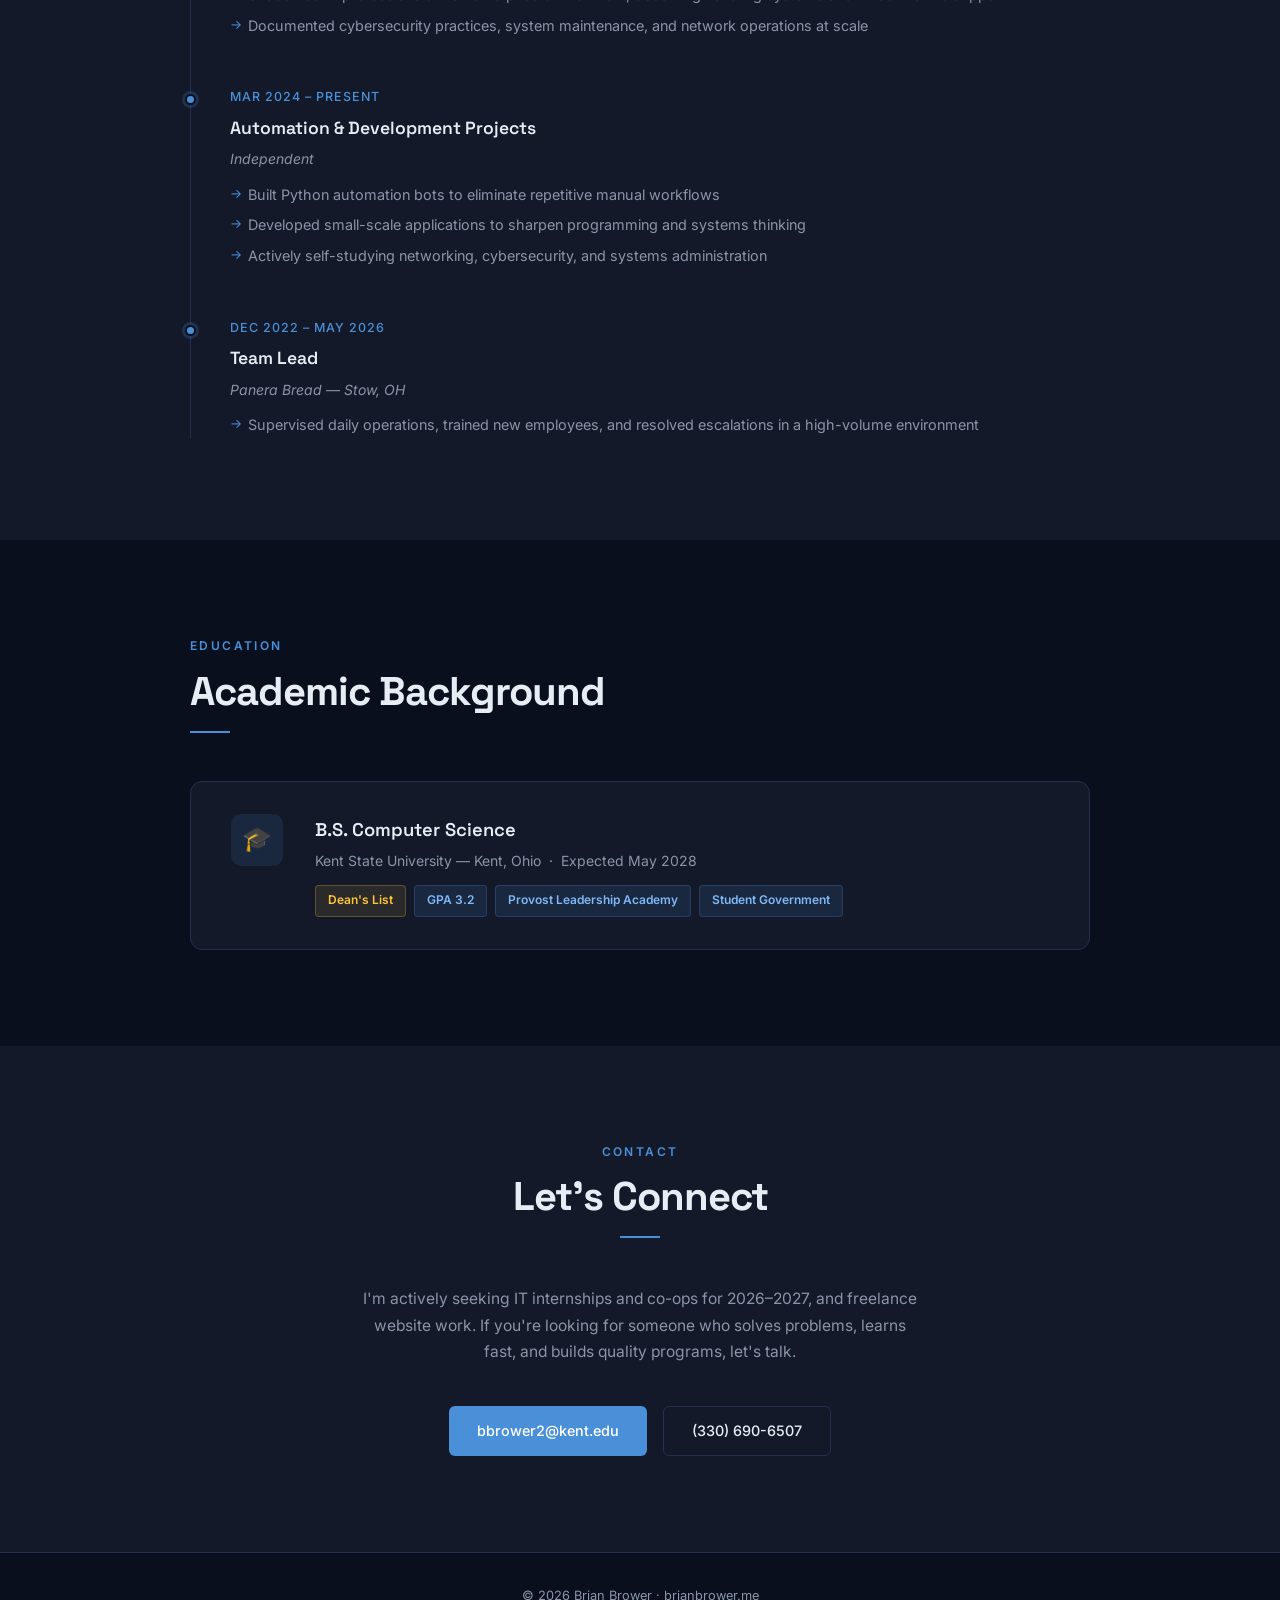
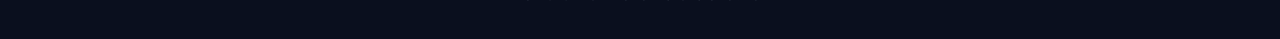
==== commit f7634925: "Update live demo deployment config" ====
--- a/index.html
+++ b/index.html
@@ -4,6 +4,7 @@
   <meta charset="UTF-8" />
   <meta name="viewport" content="width=device-width, initial-scale=1.0" />
   <title>Brian Brower</title>
+  <link rel="icon" type="image/png" href="images/favicon.png">
   <link rel="preconnect" href="https://fonts.googleapis.com" />
   <link rel="preconnect" href="https://fonts.gstatic.com" crossorigin />
   <link href="https://fonts.googleapis.com/css2?family=Space+Grotesk:wght@300;400;500;600;700&family=Inter:wght@300;400;500;600&display=swap" rel="stylesheet" />
@@ -38,6 +39,8 @@
     nav {
       position: fixed; top: 0; left: 0; right: 0; z-index: 100;
       display: flex; align-items: center; justify-content: space-between;
+      gap: 1rem;
+      min-width: 0;
       padding: 0 2.5rem;
       height: 64px;
       background: rgba(10, 15, 30, 0.85);
@@ -58,6 +61,22 @@
 
     .nav-links {
       display: flex; gap: 2rem; list-style: none;
+      flex: 1 1 auto;
+      min-width: 0;
+      overflow-x: auto;
+      overflow-y: hidden;
+      white-space: nowrap;
+      scrollbar-width: none;
+      -ms-overflow-style: none;
+      -webkit-overflow-scrolling: touch;
+    }
+
+    .nav-links::-webkit-scrollbar {
+      display: none;
+    }
+
+    .nav-links li {
+      flex: 0 0 auto;
     }
 
     .nav-links a {
@@ -68,6 +87,7 @@
       font-weight: 500;
       letter-spacing: 0.02em;
       transition: color 0.2s;
+      white-space: nowrap;
     }
 
     .nav-links a::after {
@@ -499,8 +519,13 @@
 
     /* ── Mobile ────────────────────────────────────────── */
     @media (max-width: 700px) {
-      nav { padding: 0 1.25rem; }
-      .nav-links { gap: 1.25rem; }
+      nav { padding: 0 1rem; }
+      .nav-logo { flex-shrink: 0; }
+      .nav-links {
+        gap: 1rem;
+        margin-left: 0.75rem;
+        padding-bottom: 0.15rem;
+      }
       .nav-links a { font-size: 0.8rem; }
       .about-grid { grid-template-columns: 1fr; gap: 2rem; }
       .edu-card { flex-direction: column; gap: 1rem; padding: 1.5rem; }
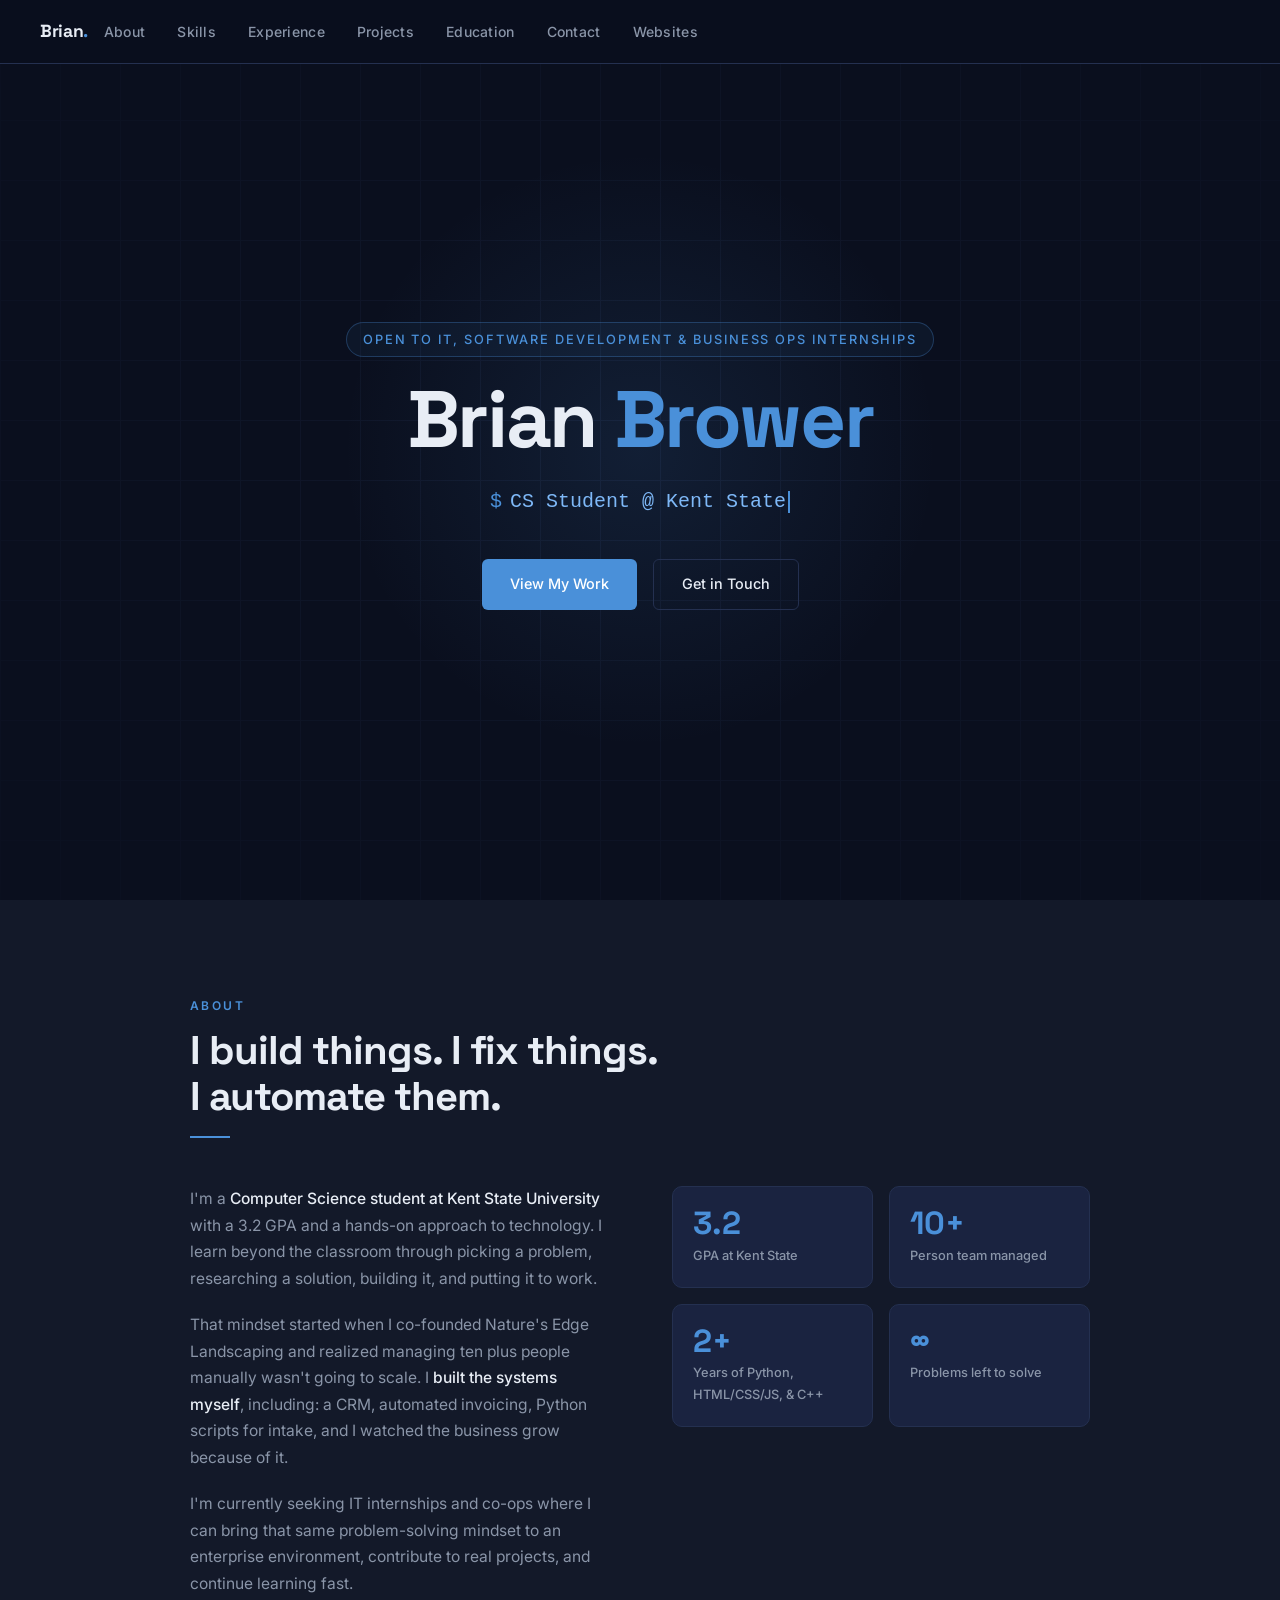
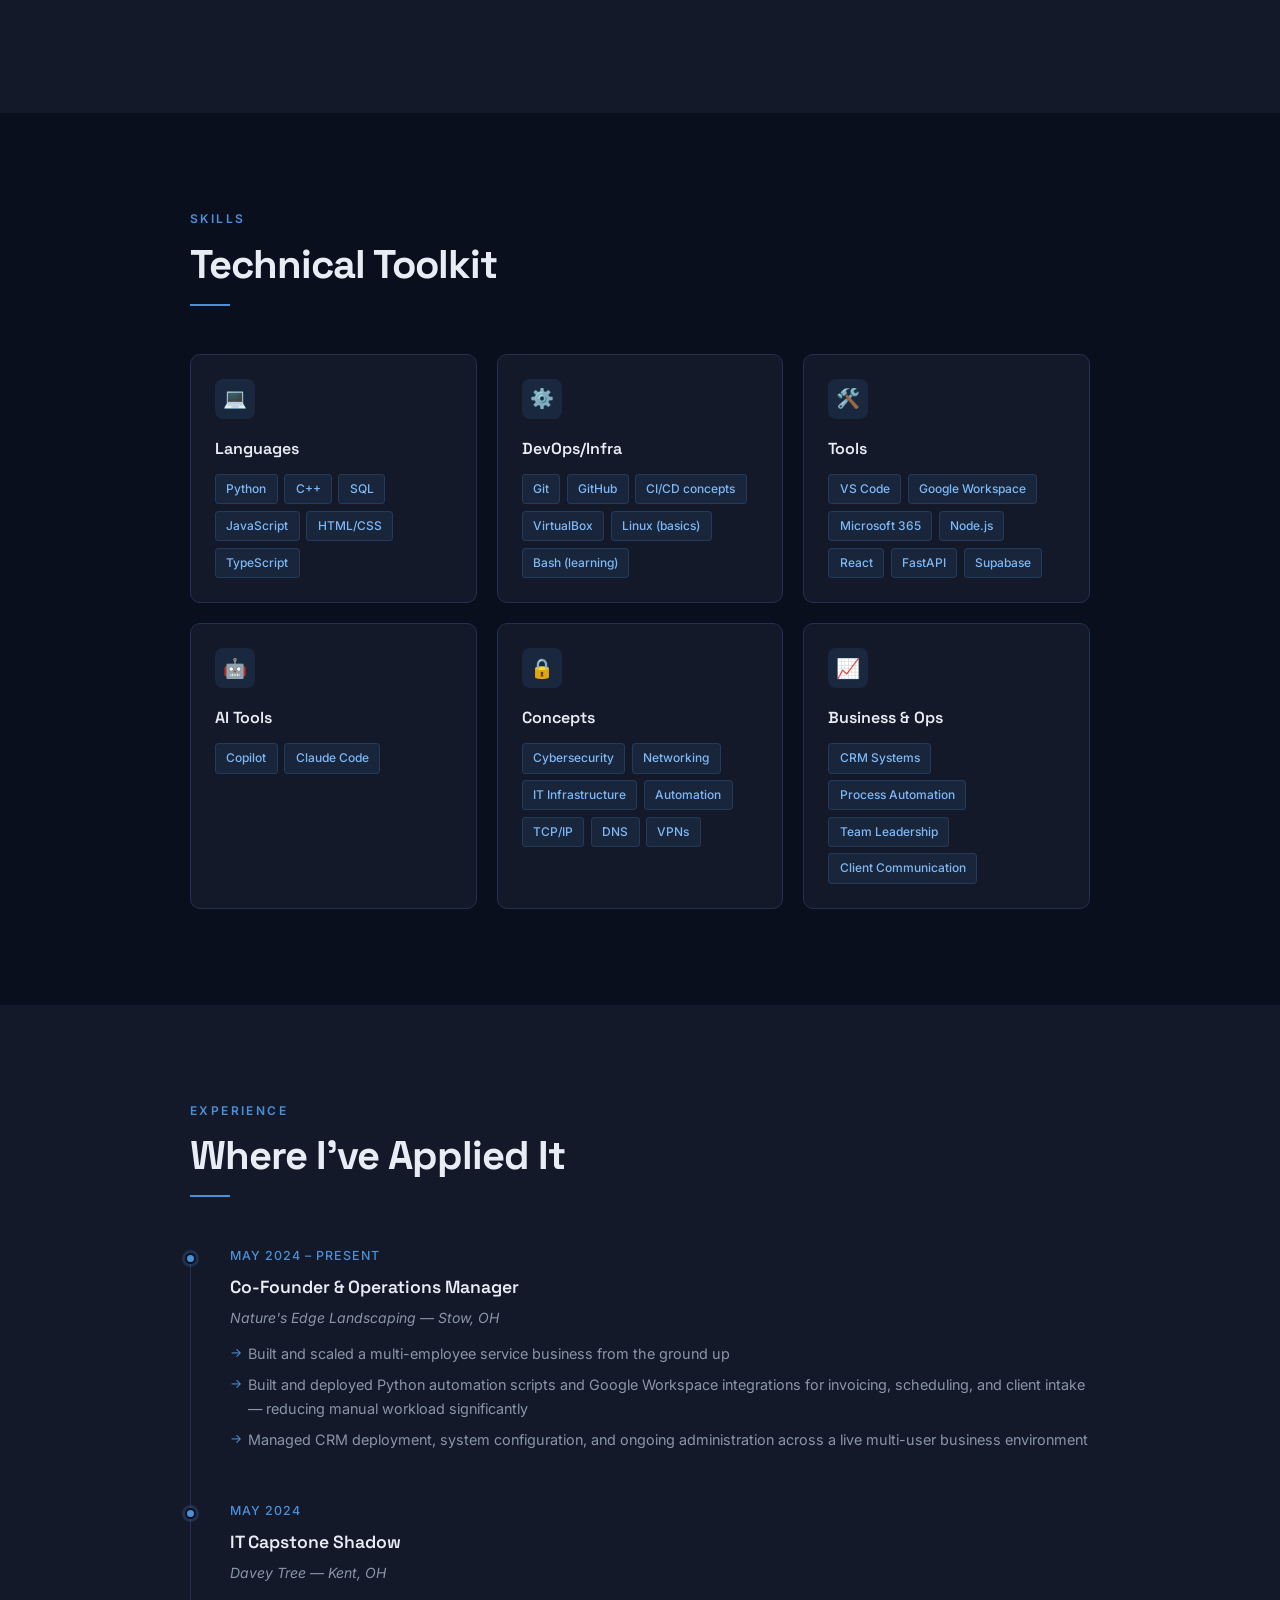
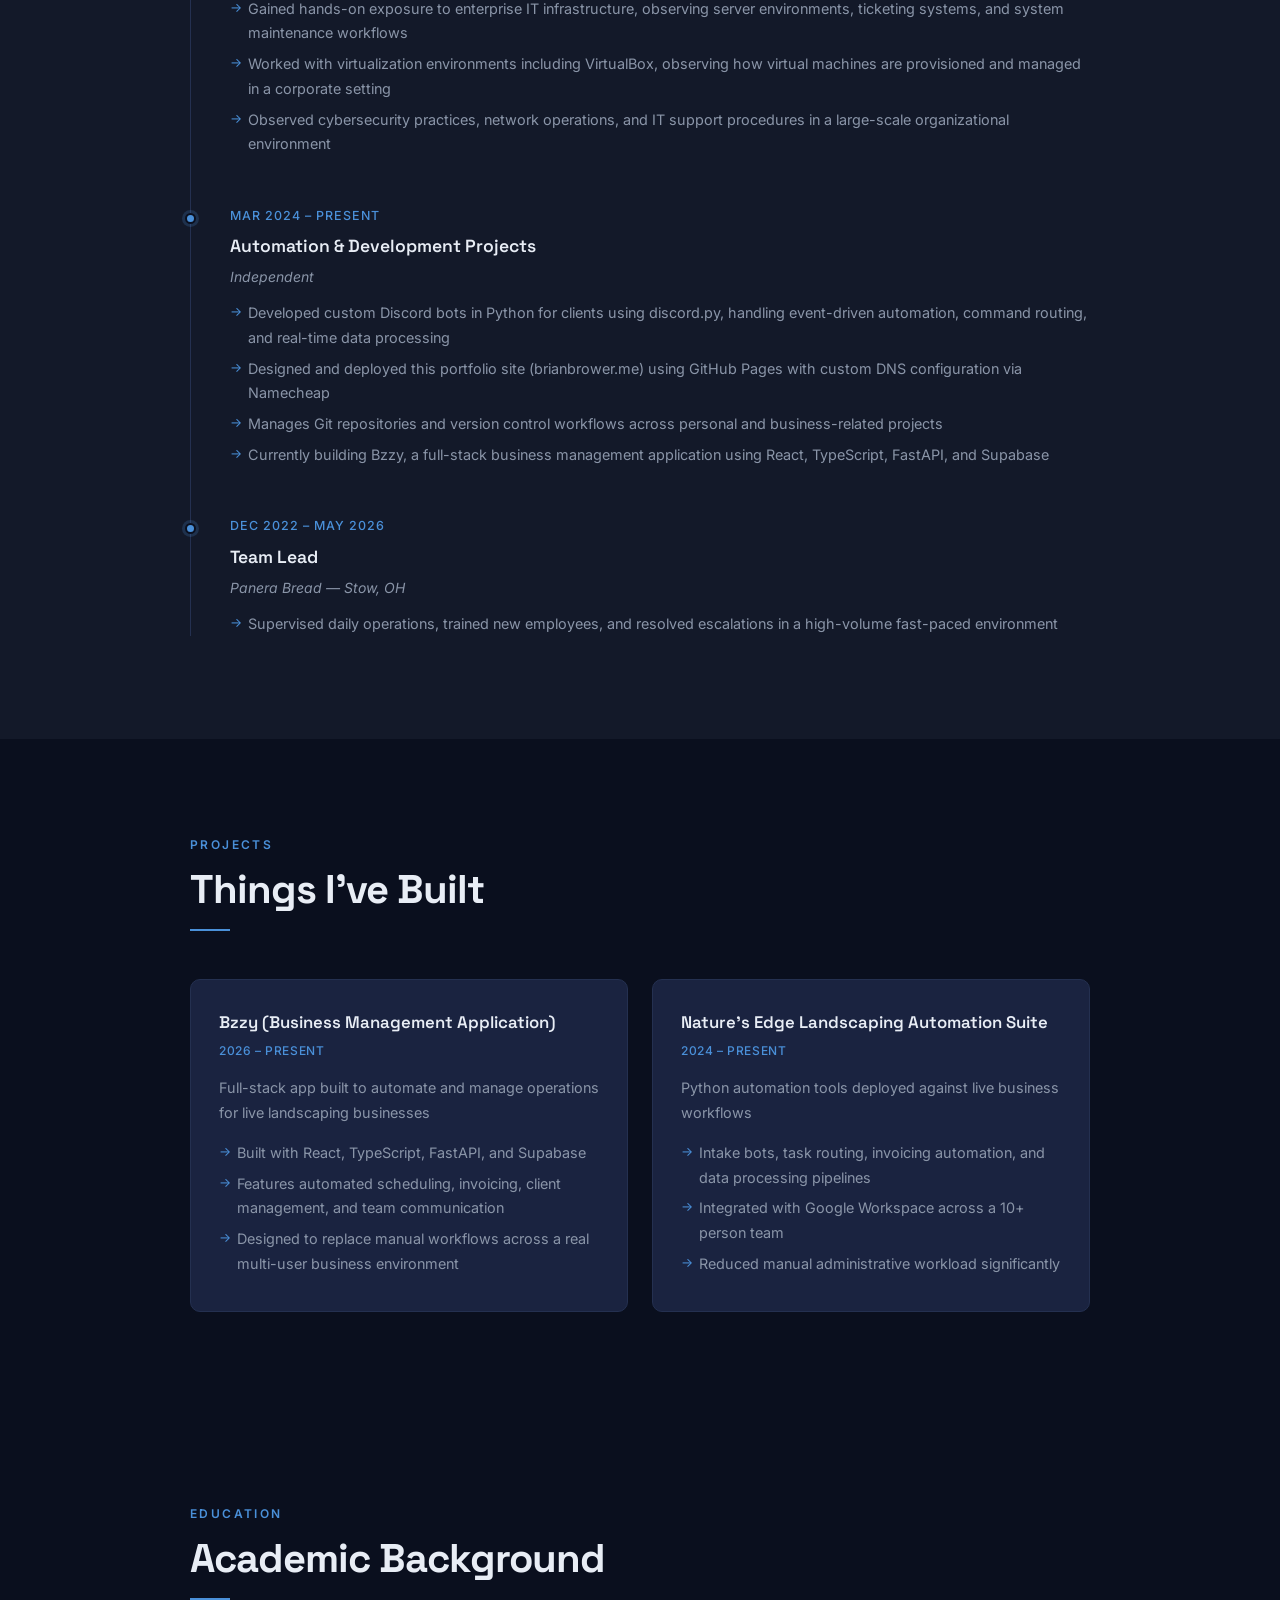
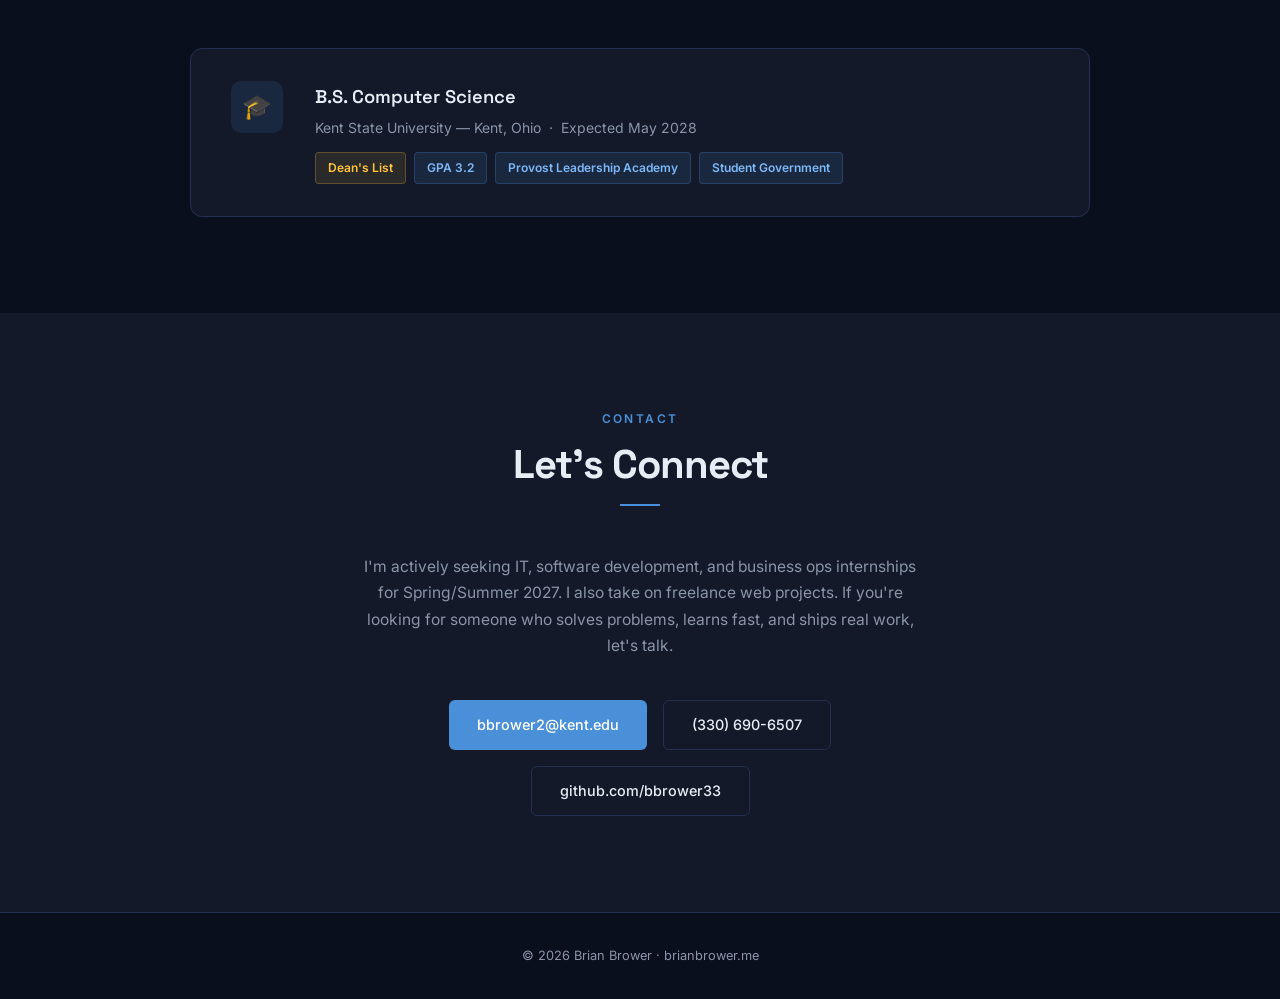
==== commit b36f37ff: "Refresh portfolio content: hero, skills, experience, projects, education, contact Updates the hero e" ====
--- a/index.html
+++ b/index.html
@@ -429,6 +429,70 @@
       font-size: 0.8rem;
     }
 
+    /* ── Projects ──────────────────────────────────────── */
+    .project-grid {
+      display: grid;
+      grid-template-columns: 1fr 1fr;
+      gap: 1.5rem;
+    }
+
+    .project-card {
+      background: var(--card);
+      border: 1px solid var(--border);
+      border-radius: 10px;
+      padding: 1.75rem;
+      transition: border-color 0.2s, transform 0.2s;
+    }
+
+    .project-card:hover {
+      border-color: var(--accent);
+      transform: translateY(-3px);
+    }
+
+    .project-card h3 {
+      font-family: var(--font-display);
+      font-size: 1.05rem;
+      font-weight: 600;
+      color: var(--text);
+      margin-bottom: 0.3rem;
+    }
+
+    .project-date {
+      display: block;
+      font-size: 0.75rem;
+      font-weight: 500;
+      letter-spacing: 0.05em;
+      color: var(--accent);
+      text-transform: uppercase;
+      margin-bottom: 0.9rem;
+    }
+
+    .project-desc {
+      font-size: 0.9rem;
+      color: var(--muted);
+      margin-bottom: 1rem;
+    }
+
+    .project-card ul {
+      list-style: none;
+      padding: 0;
+    }
+
+    .project-card ul li {
+      font-size: 0.9rem;
+      color: var(--muted);
+      padding-left: 1.1rem;
+      position: relative;
+      margin-bottom: 0.4rem;
+    }
+
+    .project-card ul li::before {
+      content: '→';
+      position: absolute; left: 0;
+      color: var(--accent);
+      font-size: 0.8rem;
+    }
+
     /* ── Education ─────────────────────────────────────── */
     .edu-card {
       background: var(--surface);
@@ -528,6 +592,7 @@
       }
       .nav-links a { font-size: 0.8rem; }
       .about-grid { grid-template-columns: 1fr; gap: 2rem; }
+      .project-grid { grid-template-columns: 1fr; }
       .edu-card { flex-direction: column; gap: 1rem; padding: 1.5rem; }
       section { padding: 4rem 1.25rem; }
     }
@@ -547,6 +612,7 @@
       <li><a href="#about">About</a></li>
       <li><a href="#skills">Skills</a></li>
       <li><a href="#experience">Experience</a></li>
+      <li><a href="#projects">Projects</a></li>
       <li><a href="#education">Education</a></li>
       <li><a href="#contact">Contact</a></li>
       <li><a href="/websites/">Websites</a></li>
@@ -558,7 +624,7 @@
     <div class="hero-grid"></div>
     <div class="hero-glow"></div>
     <div class="hero-content">
-      <div class="hero-eyebrow">Open to I.T. or Software Development Internships &amp; Co-ops</div>
+      <div class="hero-eyebrow">Open to IT, Software Development &amp; Business Ops Internships</div>
       <h1>Brian <span class="accent">Brower</span></h1>
       <div class="hero-terminal">
         <span class="prompt">$</span><span class="typed" id="typed"></span><span class="cursor"></span>
@@ -574,13 +640,13 @@
   <section id="about">
     <div class="container">
       <div class="section-label reveal">About</div>
-      <h2 class="reveal">I build things. I fix things.<br>Then I automate them.</h2>
+      <h2 class="reveal">I build things. I fix things.<br> I automate them.</h2>
       <div class="section-divider reveal"></div>
       <div class="about-grid">
         <div class="about-text reveal">
-          <p>I'm a <strong>Computer Science student at Kent State University</strong> with a 3.2 GPA and a hands-on approach to technology. I don't wait for a class to teach me something — I pick a problem, research a solution, build it, and put it to work.</p>
-          <p>That mindset started when I co-founded a landscaping business and realized managing seven people manually wasn't going to scale. I <strong>built the systems myself</strong> — CRM, automated invoicing, Python scripts for intake — and watched the business grow because of it.</p>
-          <p>I'm currently seeking IT internships and co-ops where I can bring that same problem-solving energy to an enterprise environment, contribute to real projects, and grow fast.</p>
+          <p>I'm a <strong>Computer Science student at Kent State University</strong> with a 3.2 GPA and a hands-on approach to technology. I learn beyond the classroom through picking a problem, researching a solution, building it, and putting it to work.</p>
+          <p>That mindset started when I co-founded Nature's Edge Landscaping and realized managing ten plus people manually wasn't going to scale. I <strong>built the systems myself</strong>, including: a CRM, automated invoicing, Python scripts for intake, and I watched the business grow because of it.</p>
+          <p>I'm currently seeking IT internships and co-ops where I can bring that same problem-solving mindset to an enterprise environment, contribute to real projects, and continue learning fast.</p>
         </div>
         <div class="about-stats reveal">
           <div class="stat-card">
@@ -625,16 +691,35 @@
         </div>
         <div class="skill-card reveal">
           <div class="skill-icon">⚙️</div>
-          <h3>Tools & Platforms</h3>
+          <h3>DevOps/Infra</h3>
           <div class="skill-tags">
             <span class="tag">Git</span>
+            <span class="tag">GitHub</span>
+            <span class="tag">CI/CD concepts</span>
+            <span class="tag">VirtualBox</span>
+            <span class="tag">Linux (basics)</span>
+            <span class="tag">Bash (learning)</span>
+          </div>
+        </div>
+        <div class="skill-card reveal">
+          <div class="skill-icon">🛠️</div>
+          <h3>Tools</h3>
+          <div class="skill-tags">
             <span class="tag">VS Code</span>
             <span class="tag">Google Workspace</span>
-            <span class="tag">Windows</span>
             <span class="tag">Microsoft 365</span>
             <span class="tag">Node.js</span>
             <span class="tag">React</span>
             <span class="tag">FastAPI</span>
+            <span class="tag">Supabase</span>
+          </div>
+        </div>
+        <div class="skill-card reveal">
+          <div class="skill-icon">🤖</div>
+          <h3>AI Tools</h3>
+          <div class="skill-tags">
+            <span class="tag">Copilot</span>
+            <span class="tag">Claude Code</span>
           </div>
         </div>
         <div class="skill-card reveal">
@@ -646,6 +731,8 @@
             <span class="tag">IT Infrastructure</span>
             <span class="tag">Automation</span>
             <span class="tag">TCP/IP</span>
+            <span class="tag">DNS</span>
+            <span class="tag">VPNs</span>
           </div>
         </div>
         <div class="skill-card reveal">
@@ -677,8 +764,8 @@
           <div class="timeline-org">Nature's Edge Landscaping — Stow, OH</div>
           <ul>
             <li>Built and scaled a multi-employee service business from the ground up</li>
-            <li>Implemented a CRM system, automated invoicing, quoting, and intake workflows with Python and Google Workspace</li>
-            <li>Managed branding, digital advertising, and client communication strategy utilizing automation</li>
+            <li>Built and deployed Python automation scripts and Google Workspace integrations for invoicing, scheduling, and client intake — reducing manual workload significantly</li>
+            <li>Managed CRM deployment, system configuration, and ongoing administration across a live multi-user business environment</li>
           </ul>
         </div>
 
@@ -688,8 +775,9 @@
           <h3>IT Capstone Shadow</h3>
           <div class="timeline-org">Davey Tree — Kent, OH</div>
           <ul>
-            <li>Shadowed IT professionals in an enterprise environment, observing ticketing systems and infrastructure support</li>
-            <li>Documented cybersecurity practices, system maintenance, and network operations at scale</li>
+            <li>Gained hands-on exposure to enterprise IT infrastructure, observing server environments, ticketing systems, and system maintenance workflows</li>
+            <li>Worked with virtualization environments including VirtualBox, observing how virtual machines are provisioned and managed in a corporate setting</li>
+            <li>Observed cybersecurity practices, network operations, and IT support procedures in a large-scale organizational environment</li>
           </ul>
         </div>
 
@@ -699,9 +787,10 @@
           <h3>Automation & Development Projects</h3>
           <div class="timeline-org">Independent</div>
           <ul>
-            <li>Built Python automation bots to eliminate repetitive manual workflows</li>
-            <li>Developed small-scale applications to sharpen programming and systems thinking</li>
-            <li>Actively self-studying networking, cybersecurity, and systems administration</li>
+            <li>Developed custom Discord bots in Python for clients using discord.py, handling event-driven automation, command routing, and real-time data processing</li>
+            <li>Designed and deployed this portfolio site (brianbrower.me) using GitHub Pages with custom DNS configuration via Namecheap</li>
+            <li>Manages Git repositories and version control workflows across personal and business-related projects</li>
+            <li>Currently building Bzzy, a full-stack business management application using React, TypeScript, FastAPI, and Supabase</li>
           </ul>
         </div>
 
@@ -711,10 +800,41 @@
           <h3>Team Lead</h3>
           <div class="timeline-org">Panera Bread — Stow, OH</div>
           <ul>
-            <li>Supervised daily operations, trained new employees, and resolved escalations in a high-volume environment</li>
+            <li>Supervised daily operations, trained new employees, and resolved escalations in a high-volume fast-paced environment</li>
           </ul>
         </div>
 
+      </div>
+    </div>
+  </section>
+
+  <!-- ── Projects ── -->
+  <section id="projects">
+    <div class="container">
+      <div class="section-label reveal">Projects</div>
+      <h2 class="reveal">Things I've Built</h2>
+      <div class="section-divider reveal"></div>
+      <div class="project-grid">
+        <div class="project-card reveal">
+          <h3>Bzzy (Business Management Application)</h3>
+          <span class="project-date">2026 – Present</span>
+          <p class="project-desc">Full-stack app built to automate and manage operations for live landscaping businesses</p>
+          <ul>
+            <li>Built with React, TypeScript, FastAPI, and Supabase</li>
+            <li>Features automated scheduling, invoicing, client management, and team communication</li>
+            <li>Designed to replace manual workflows across a real multi-user business environment</li>
+          </ul>
+        </div>
+        <div class="project-card reveal">
+          <h3>Nature's Edge Landscaping Automation Suite</h3>
+          <span class="project-date">2024 – Present</span>
+          <p class="project-desc">Python automation tools deployed against live business workflows</p>
+          <ul>
+            <li>Intake bots, task routing, invoicing automation, and data processing pipelines</li>
+            <li>Integrated with Google Workspace across a 10+ person team</li>
+            <li>Reduced manual administrative workload significantly</li>
+          </ul>
+        </div>
       </div>
     </div>
   </section>
@@ -747,10 +867,11 @@
       <div class="section-label reveal">Contact</div>
       <h2 class="reveal">Let's Connect</h2>
       <div class="section-divider reveal" style="margin-left:auto;margin-right:auto;"></div>
-      <p class="reveal">I'm actively seeking IT internships and co-ops for 2026–2027, and freelance website work. If you're looking for someone who solves problems, learns fast, and builds quality programs, let's talk.</p>
+      <p class="reveal">I'm actively seeking IT, software development, and business ops internships for Spring/Summer 2027. I also take on freelance web projects. If you're looking for someone who solves problems, learns fast, and ships real work, let's talk.</p>
       <div class="contact-links reveal">
         <a href="mailto:bbrower2@kent.edu" class="btn btn-primary">bbrower2@kent.edu</a>
         <a href="tel:3306906507" class="btn btn-secondary">(330) 690-6507</a>
+        <a href="https://github.com/bbrower33" class="btn btn-secondary" target="_blank" rel="noopener">github.com/bbrower33</a>
       </div>
     </div>
   </section>
@@ -801,11 +922,10 @@
 
     // ── Typewriter ──────────────────────────────────────
     const phrases = [
-      'CS Student',
-      'Web Developer',
-      'IT Problem Solver',
+      'CS Student @ Kent State',
+      'IT & Software Development Intern Candidate',
       'Automation Builder',
-      'Intern Candidate',
+      'Problem Solver — Spring/Summer 2027',
     ];
     let pi = 0, ci = 0, deleting = false;
     const el = document.getElementById('typed');
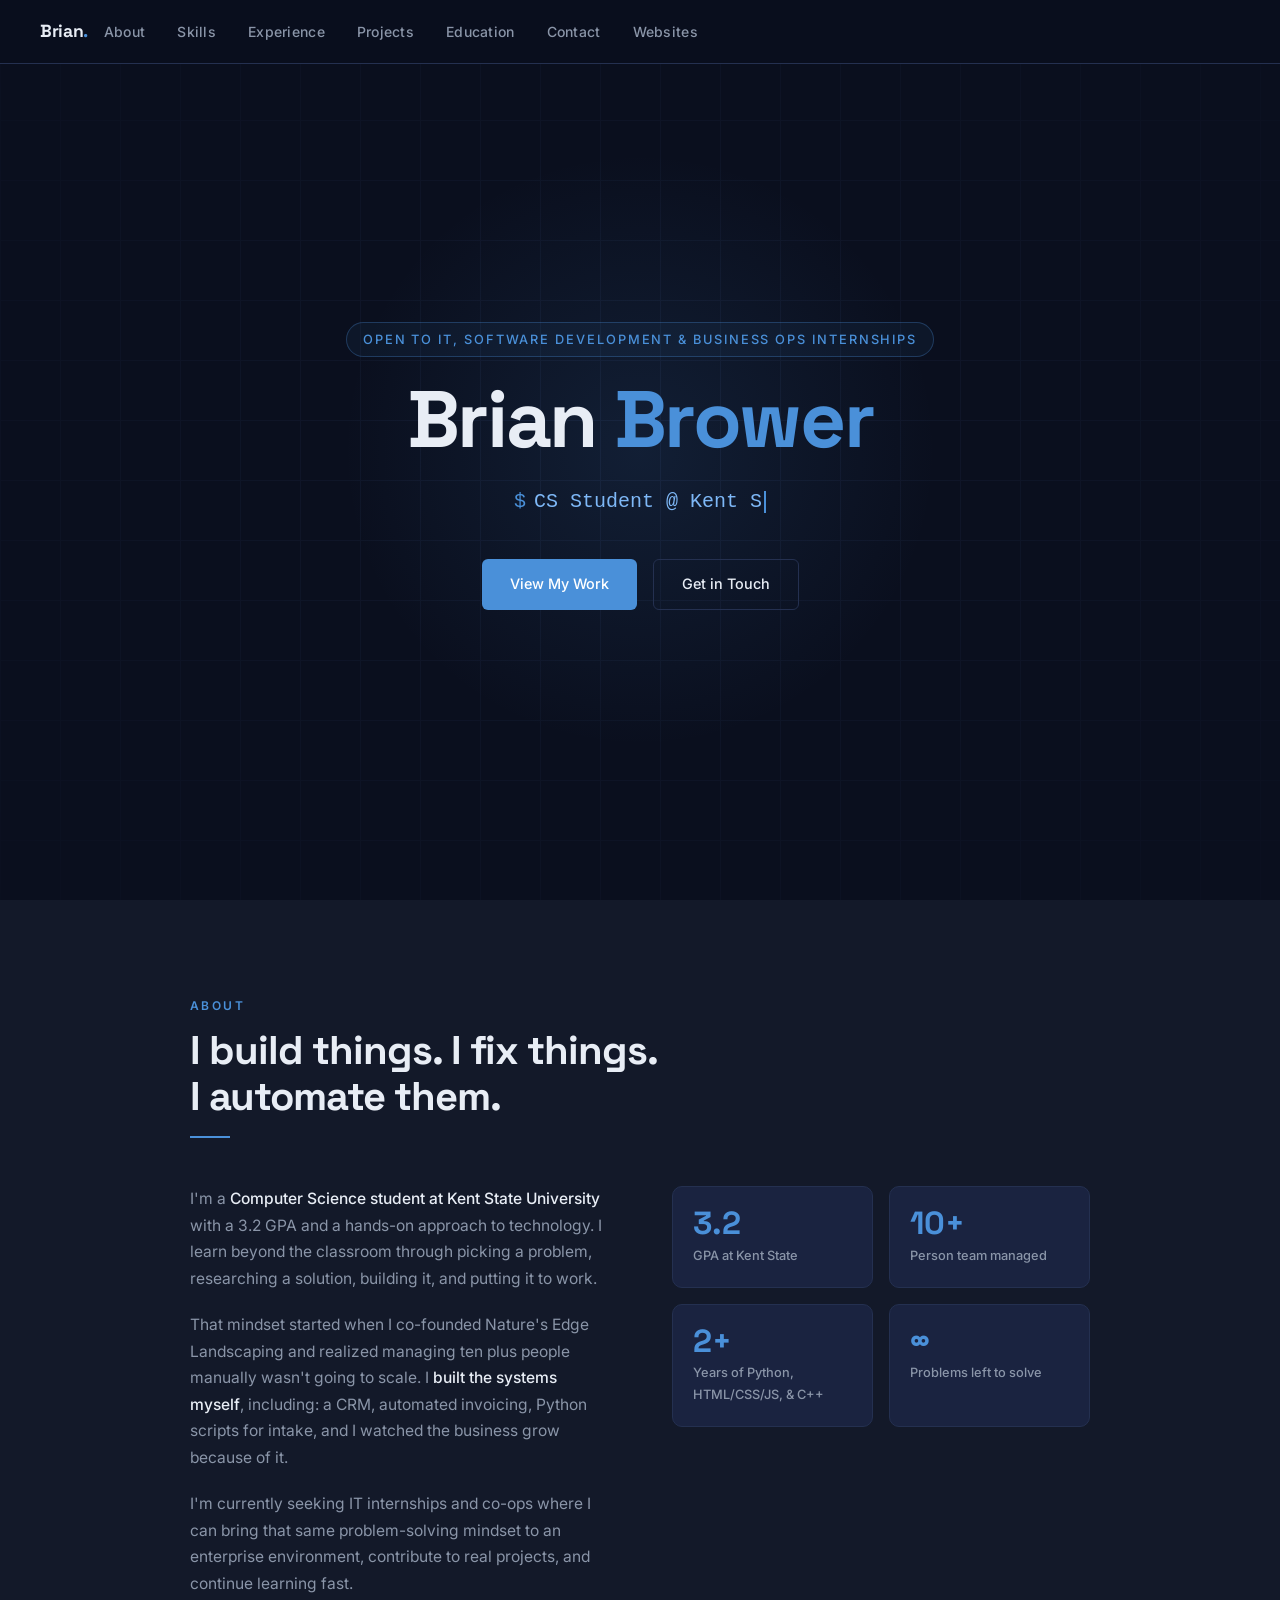
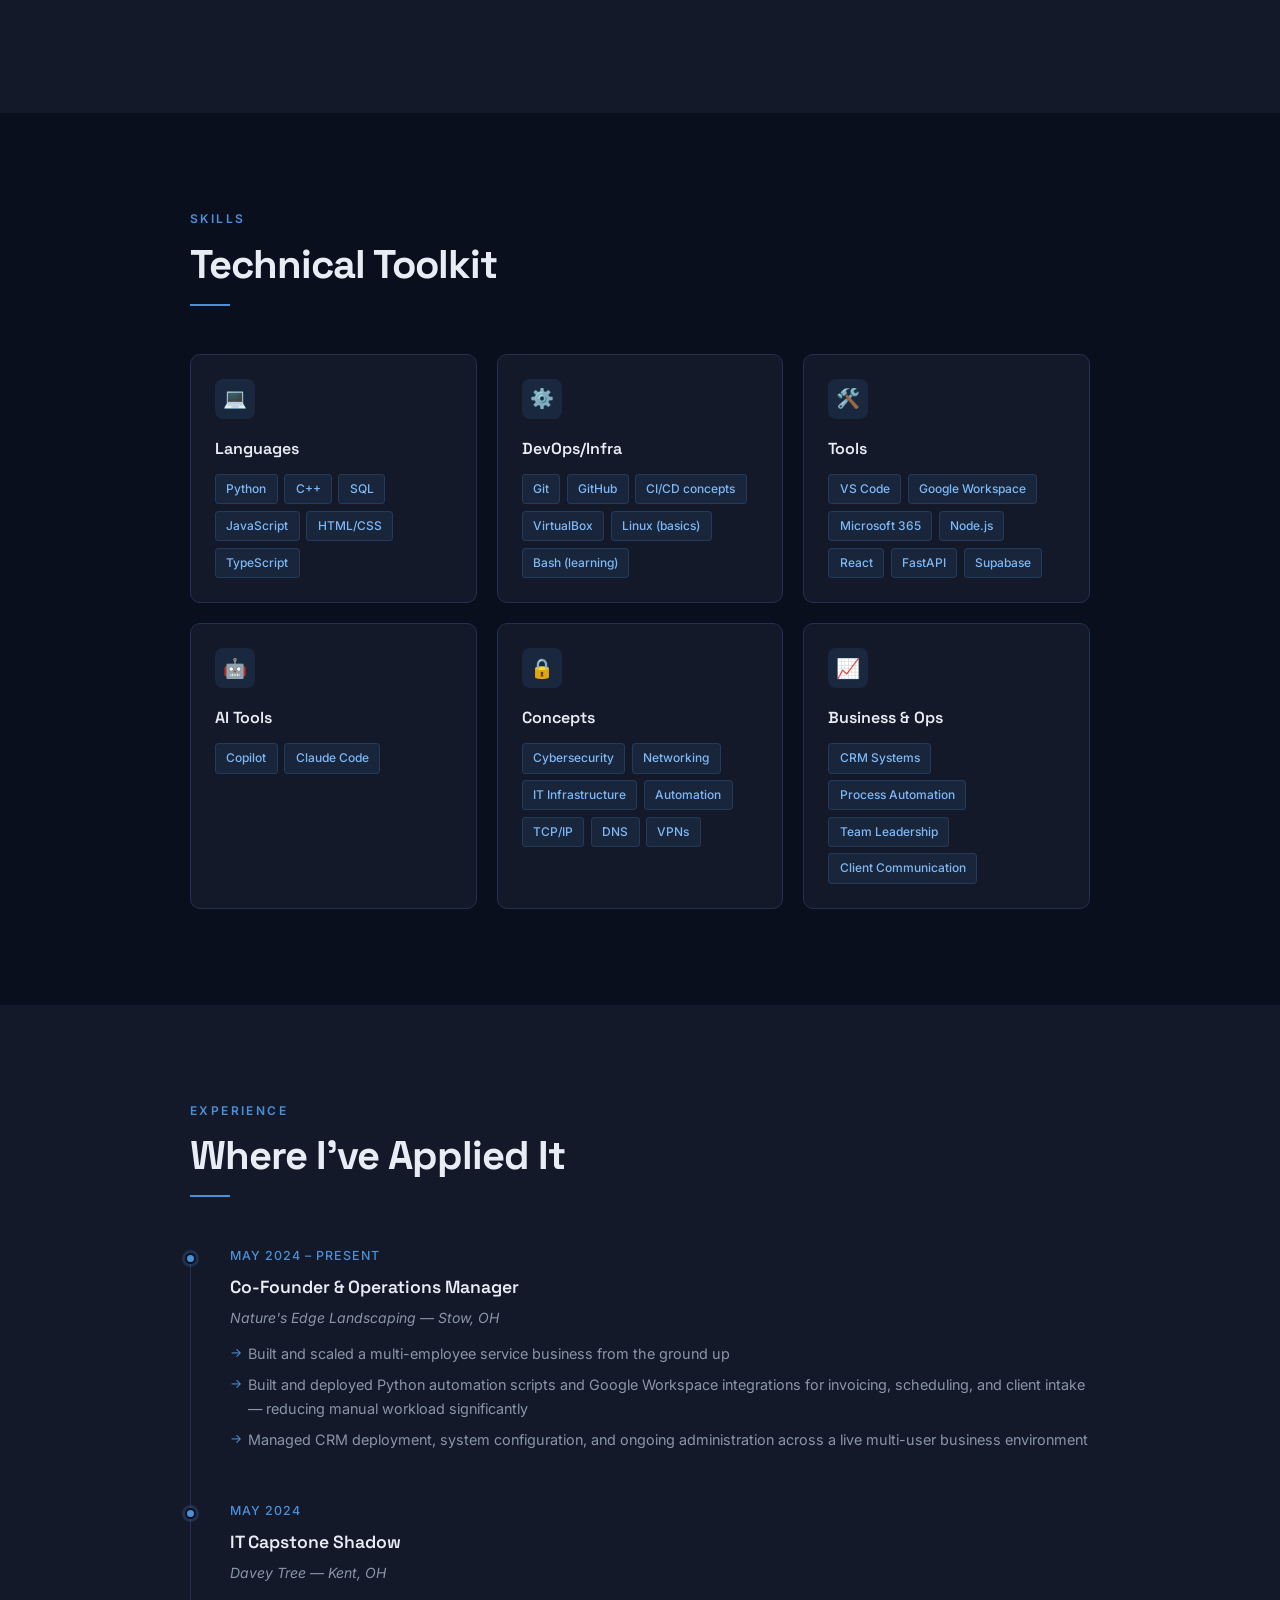
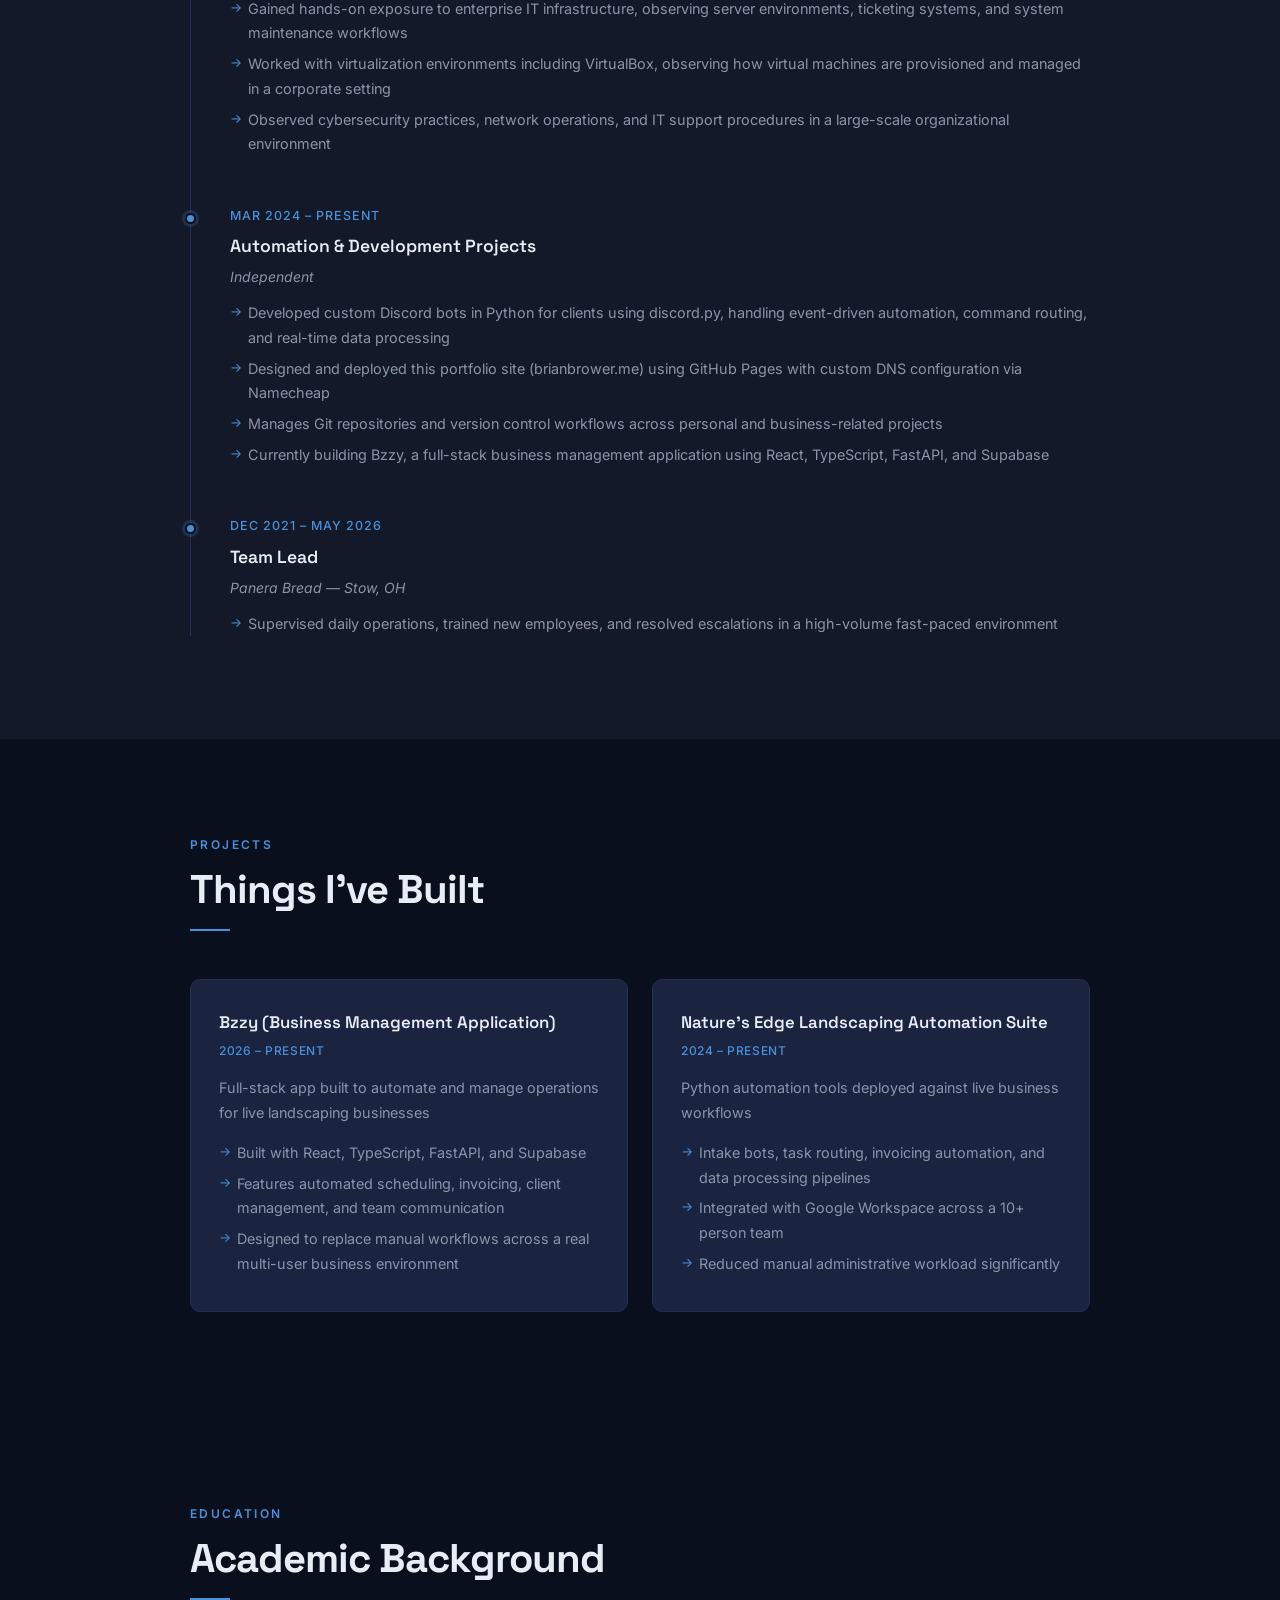
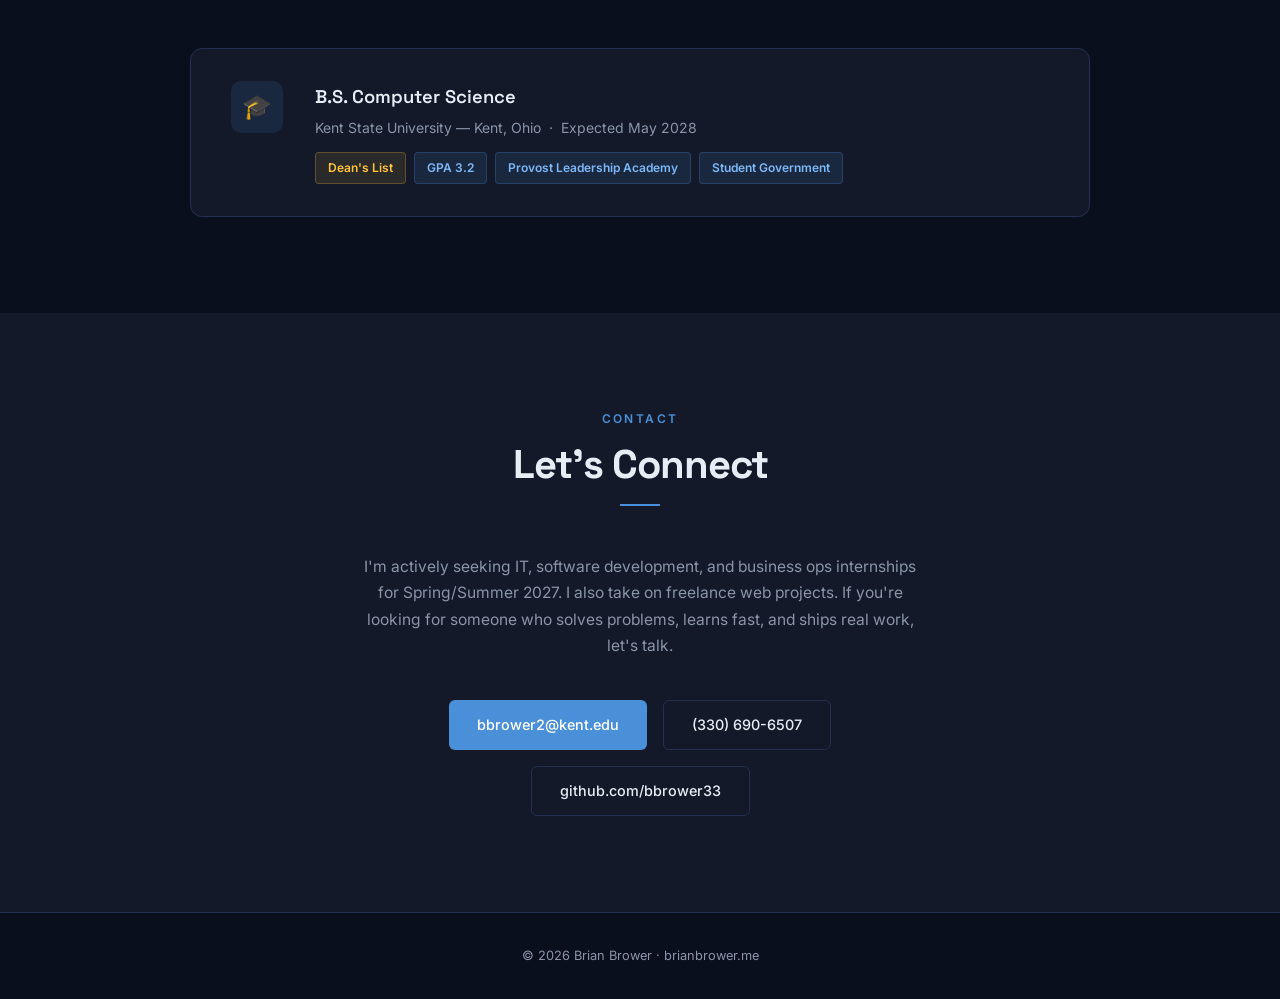
==== commit c44c464a: "Fix Team Lead timeline start date Co-Authored-By: Claude Sonnet 5 <noreply@anthropic.com>" ====
--- a/index.html
+++ b/index.html
@@ -796,7 +796,7 @@
 
         <div class="timeline-item reveal">
           <div class="timeline-dot"></div>
-          <div class="timeline-date">Dec 2022 – May 2026</div>
+          <div class="timeline-date">Dec 2021 – May 2026</div>
           <h3>Team Lead</h3>
           <div class="timeline-org">Panera Bread — Stow, OH</div>
           <ul>
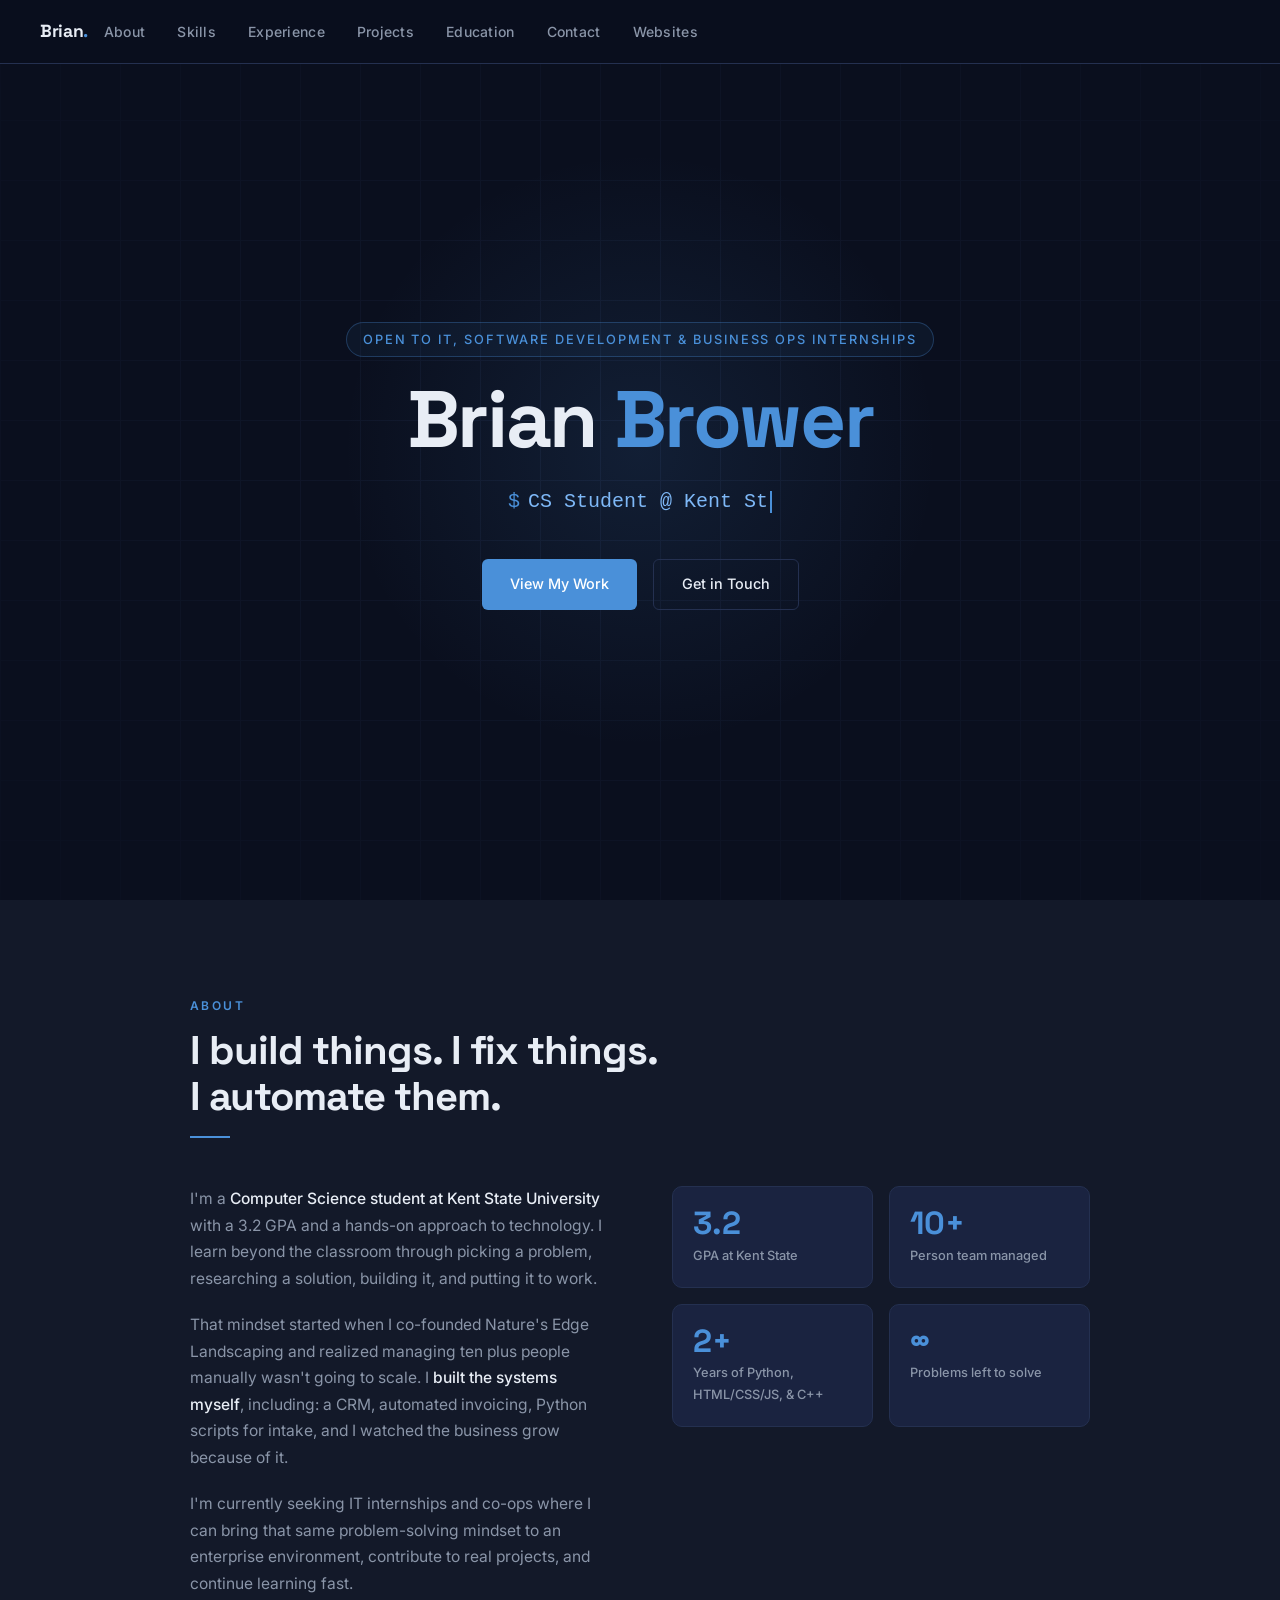
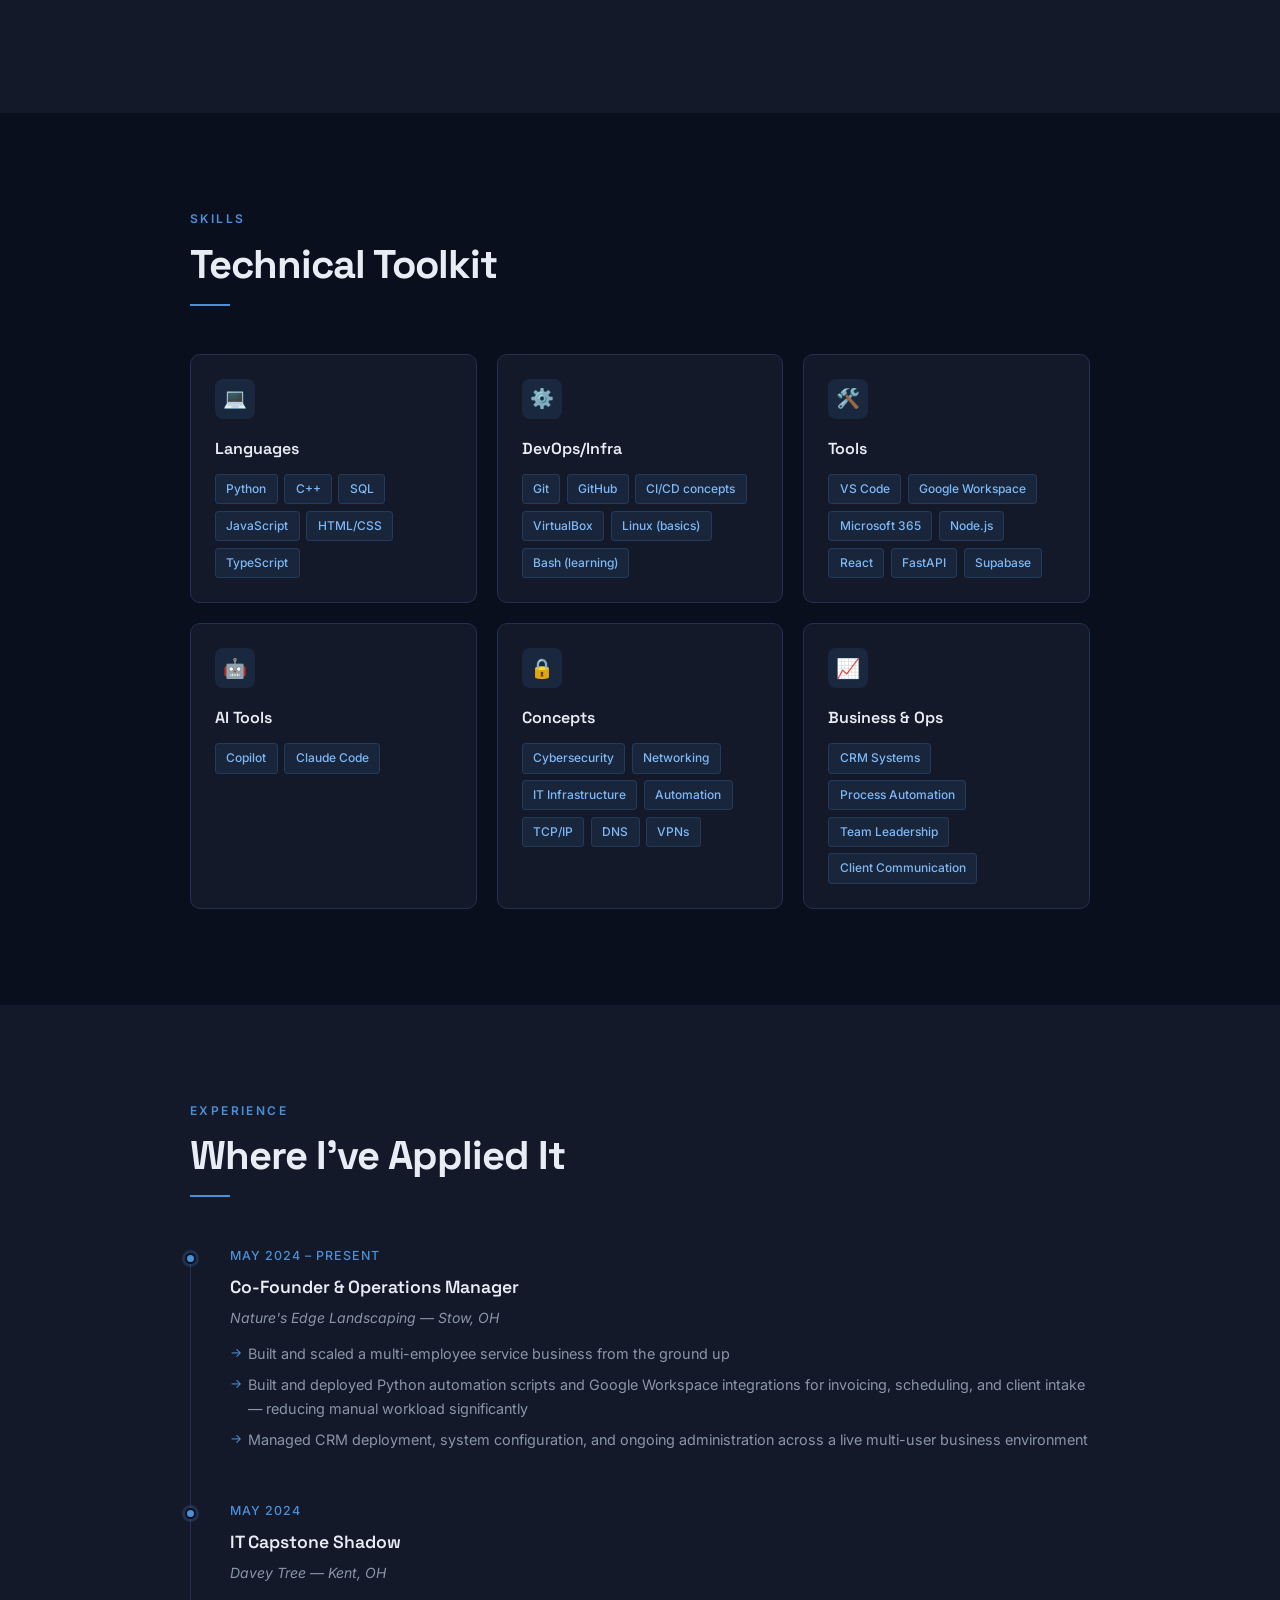
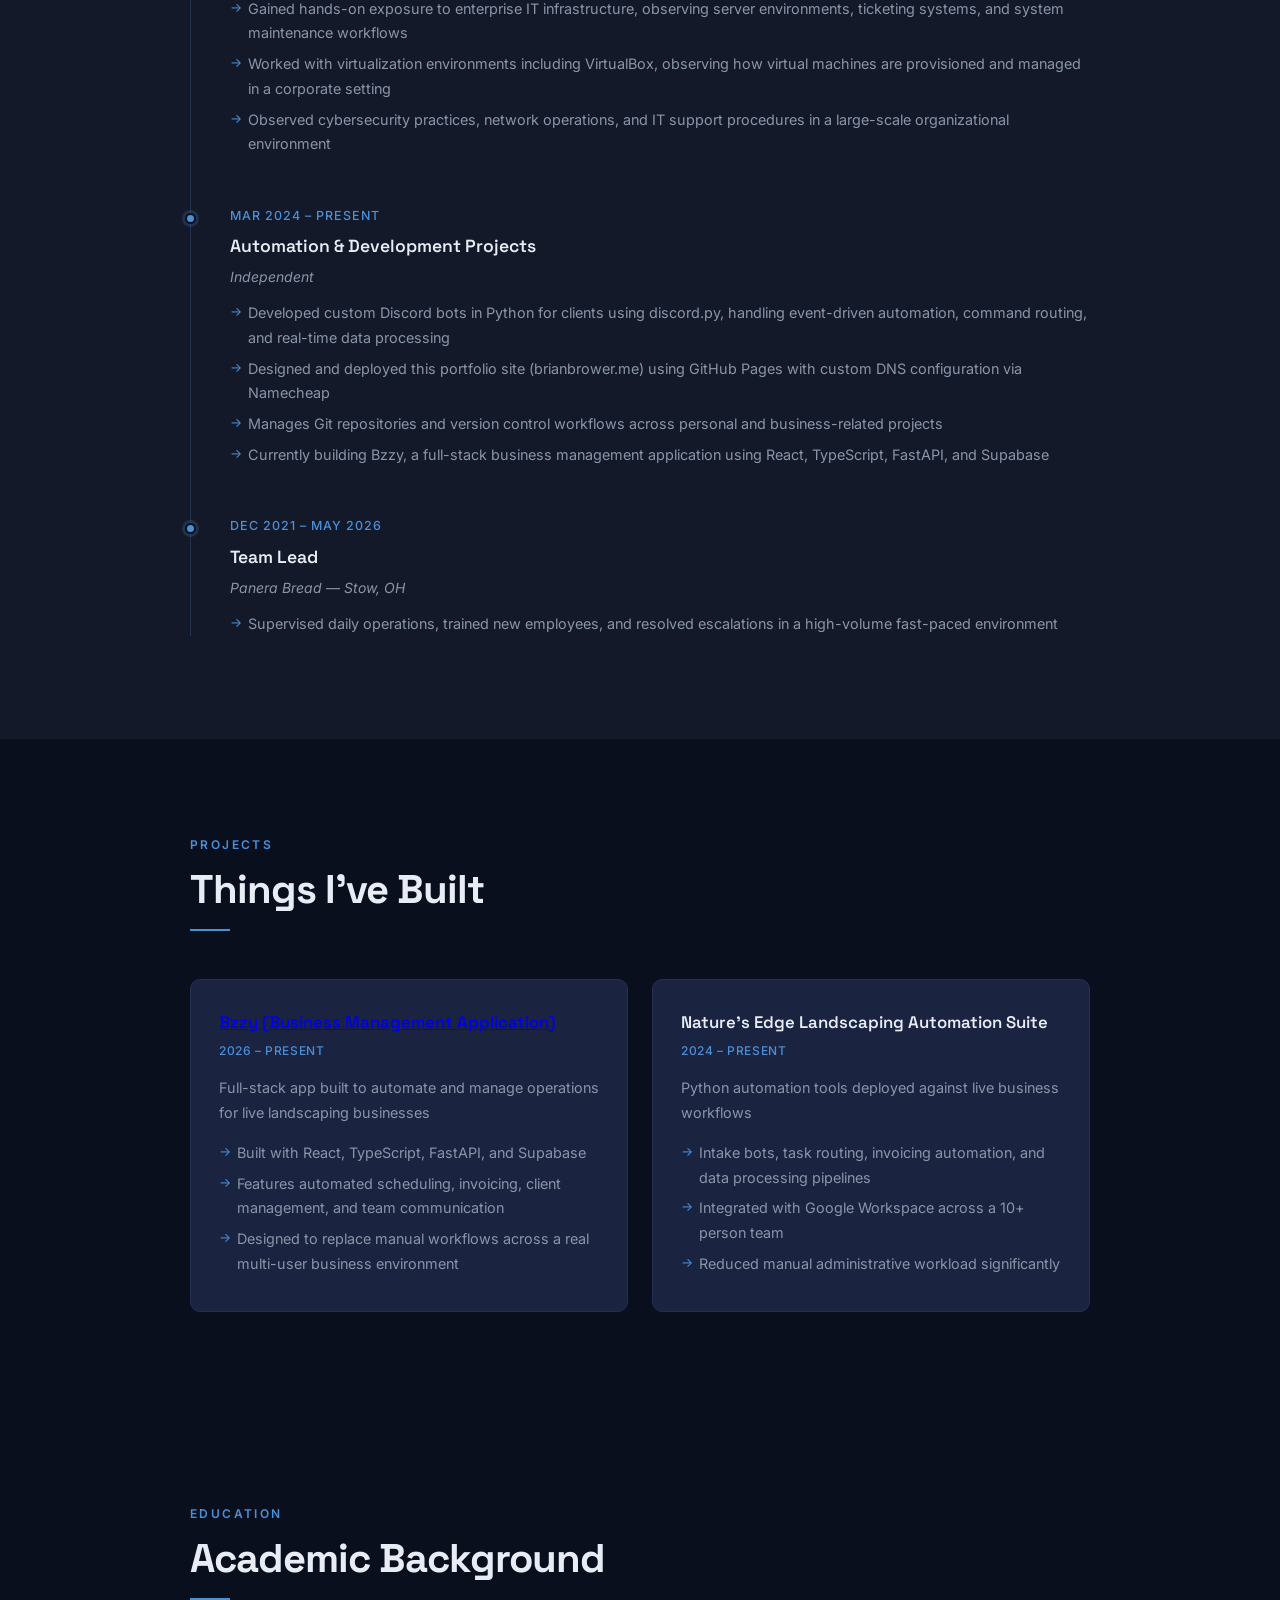
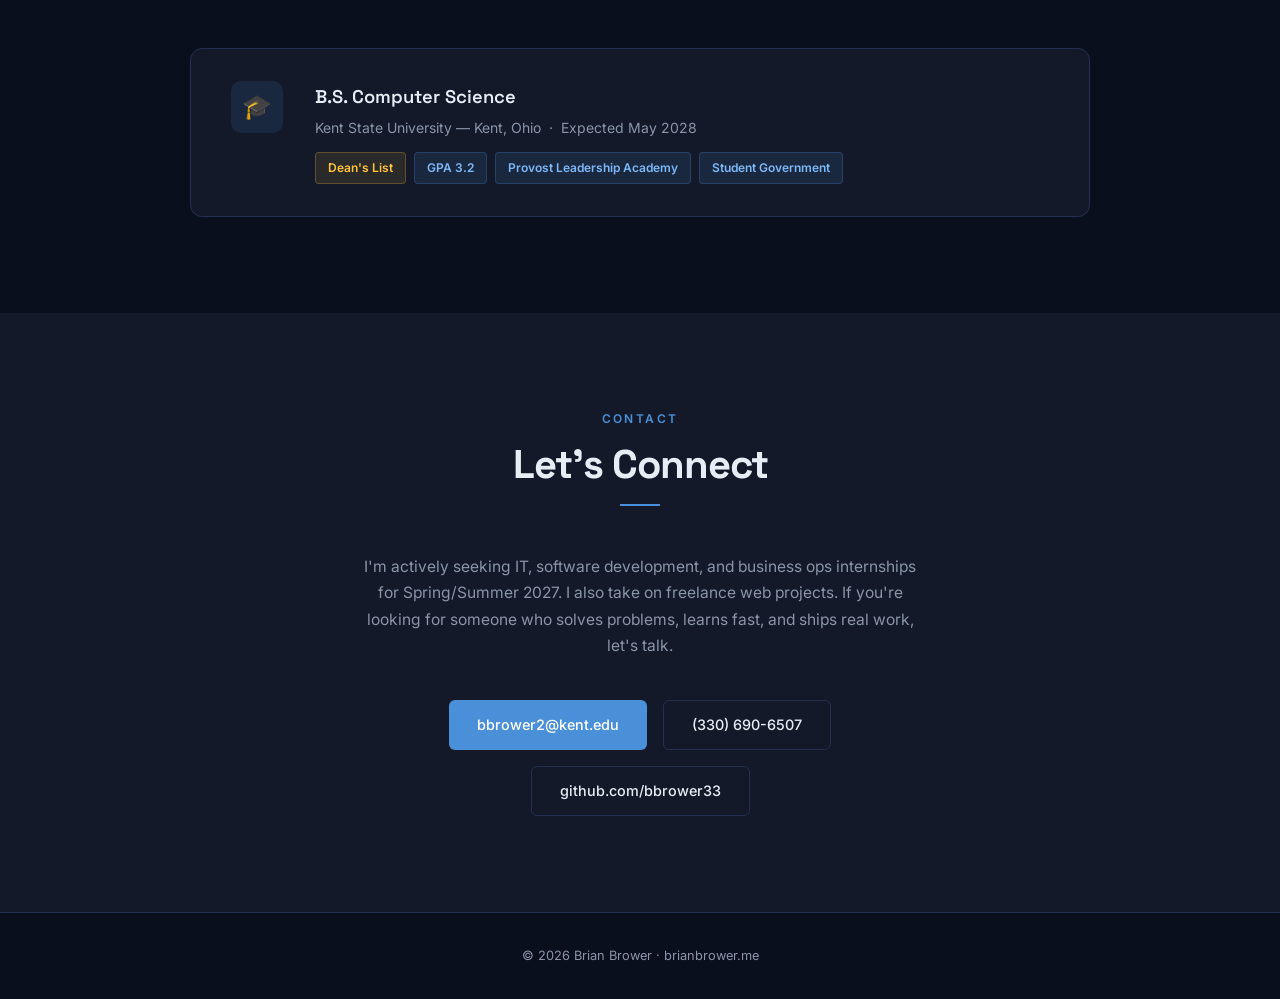
==== commit 05e791a5: "Update index.html Added link to bzzy.app as the Bzzy text in the projects section." ====
--- a/index.html
+++ b/index.html
@@ -816,7 +816,9 @@
       <div class="section-divider reveal"></div>
       <div class="project-grid">
         <div class="project-card reveal">
-          <h3>Bzzy (Business Management Application)</h3>
+          <h3>
+            <a href="https://bzzy.app/">Bzzy (Business Management Application)</a>
+          </h3>
           <span class="project-date">2026 – Present</span>
           <p class="project-desc">Full-stack app built to automate and manage operations for live landscaping businesses</p>
           <ul>
